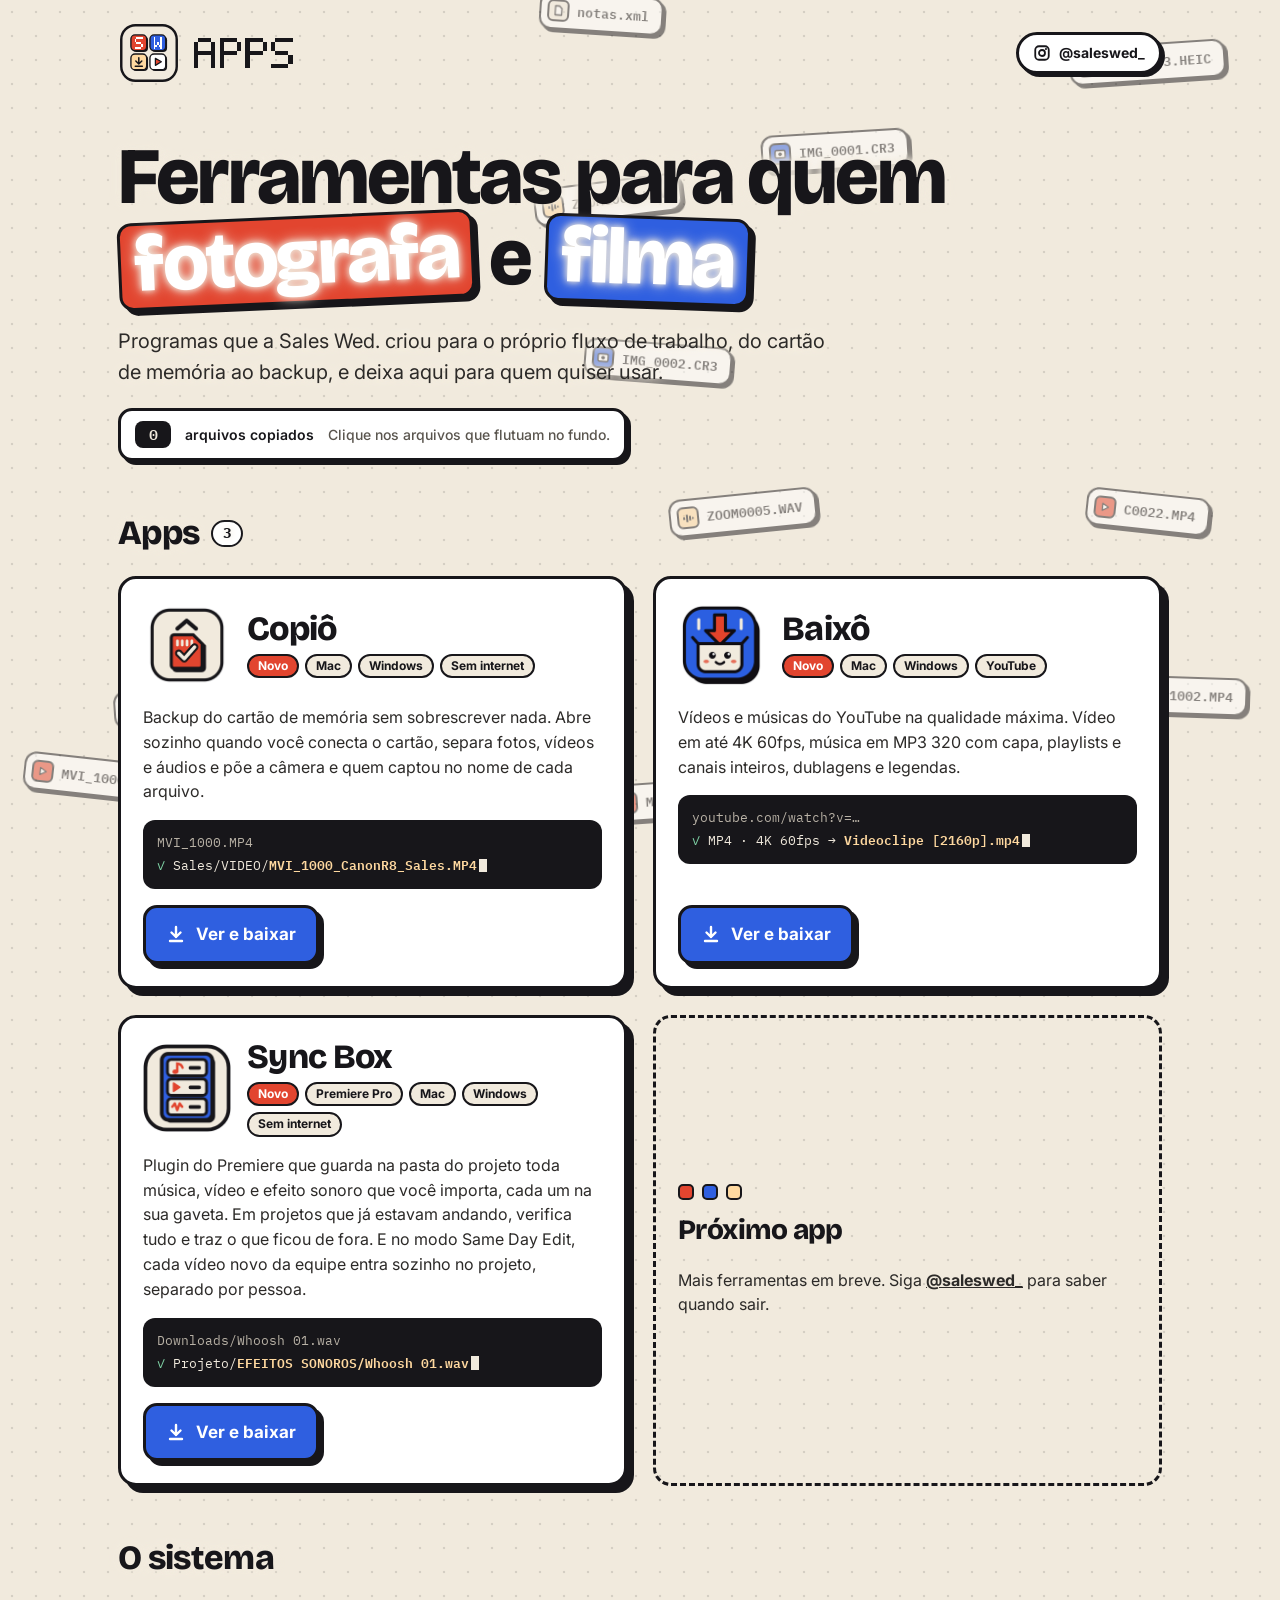
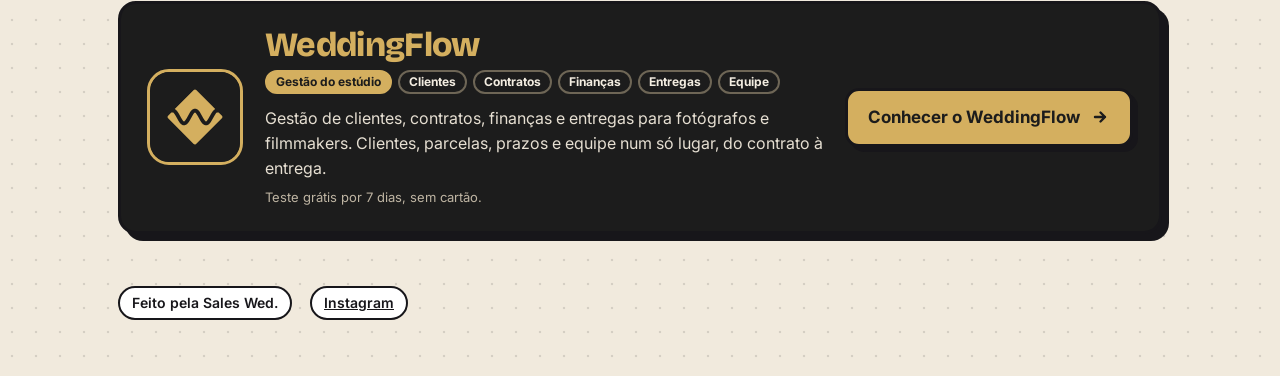
==== index.html @ 8533c487 "Sync Box: modo Same Day Edit na página, versão 1.0 Co-Authored-By: Claude Opus 5.5 <noreply@anthropi" ====
<!doctype html>
<html lang="pt-BR">
<head>
<meta charset="utf-8">
<meta name="viewport" content="width=device-width, initial-scale=1, viewport-fit=cover">
<title>Apps · Sales Wed.</title>
<meta name="description" content="Ferramentas para quem fotografa e filma, feitas pela Sales Wed.">
<meta property="og:type" content="website">
<meta property="og:site_name" content="Apps · Sales Wed.">
<meta property="og:locale" content="pt_BR">
<meta property="og:url" content="https://apps.weddingflow.com.br/">
<meta property="og:title" content="Apps · Sales Wed.">
<meta property="og:description" content="Ferramentas para quem fotografa e filma: Copiô (backup de cartão de memória), Baixô (vídeos e músicas do YouTube), Sync Box (plugin do Premiere que organiza a mídia do projeto) e o sistema WeddingFlow.">
<meta property="og:image" content="https://apps.weddingflow.com.br/img/compartilhar-hub.jpg">
<meta property="og:image:secure_url" content="https://apps.weddingflow.com.br/img/compartilhar-hub.jpg">
<meta property="og:image:type" content="image/jpeg">
<meta property="og:image:width" content="1200">
<meta property="og:image:height" content="630">
<meta property="og:image:alt" content="Apps da Sales Wed.: ferramentas para quem fotografa e filma">
<meta name="twitter:card" content="summary_large_image">
<meta name="twitter:image" content="https://apps.weddingflow.com.br/img/compartilhar-hub.jpg">
<link rel="icon" href="img/sales-wed-64.png">
<link rel="apple-touch-icon" href="img/sales-wed-180.png">
<link rel="stylesheet" href="https://fonts.googleapis.com/css2?family=Bricolage+Grotesque:opsz,wght@12..96,600;12..96,800&family=Inter:wght@400;500;600;700&family=IBM+Plex+Mono:wght@500;600&display=swap">
<style>
/* Layout: fundo vivo com arquivos de cartão flutuando (clique para "copiar"), cabeçalho com a marca em pixel,
   abertura com título em adesivos, e os apps como cartões grossos com sombra em degrau. */
:root{
  --cream:#F1EADD; --paper:#FBF7EF; --white:#FFFFFF; --ink:#17161A; --soft:#5A554E; --line:#D8CEBC;
  --red:#E2452F; --blue:#2F5FE0; --gold:#FFD9A0; --green:#1F8A5B;
  --display:"Bricolage Grotesque","Avenir Next","Segoe UI",system-ui,sans-serif;
  --body:"Inter",-apple-system,"Segoe UI",system-ui,sans-serif;
  --mono:"IBM Plex Mono",ui-monospace,Menlo,Consolas,monospace;
  --bw:3px; --r:18px;
  color-scheme:light;
}
*{box-sizing:border-box}
[hidden]{display:none!important}
img{max-width:100%}
html{-webkit-text-size-adjust:100%}
::selection{background:var(--blue);color:var(--white)}
body{margin:0;min-height:100vh;background-color:var(--cream);color:var(--ink);font-family:var(--body);font-size:16px;line-height:1.55;
  background-image:radial-gradient(rgba(23,22,26,.13) 1.3px, transparent 1.6px);background-size:24px 24px;
  animation:pan 40s linear infinite;-webkit-font-smoothing:antialiased;overflow-x:hidden}
@keyframes pan{to{background-position:24px 48px}}
a{color:inherit}
:focus-visible{outline:3px solid var(--blue);outline-offset:3px;border-radius:8px}

/* fundo: arquivos flutuando */
#bg{position:fixed;inset:0;z-index:0;overflow:hidden;pointer-events:none}
.chip{position:absolute;left:0;top:0;display:flex;align-items:center;gap:8px;padding:6px 12px 6px 6px;background:var(--white);
  border:2.5px solid var(--ink);border-radius:12px;box-shadow:3px 3px 0 var(--ink);font-family:var(--mono);font-size:13px;font-weight:600;
  white-space:nowrap;will-change:transform;transition:background .25s,color .25s,opacity .3s;opacity:.5}
.chip.near,.chip.done{opacity:1}
.chip i{width:22px;height:22px;border-radius:6px;border:2px solid var(--ink);flex-shrink:0;display:grid;place-items:center;font-style:normal}
.chip i svg{width:12px;height:12px}
.chip.FOTO i{background:var(--blue)}
.chip.VIDEO i{background:var(--red)}
.chip.AUDIO i{background:var(--gold)}
.chip.OUTROS i{background:var(--cream)}
.chip.done{background:var(--blue);color:var(--white)}
.chip.done i{background:var(--white)}
.chip.pop{animation:pop .45s cubic-bezier(.16,1,.3,1)}
@keyframes pop{0%{scale:1}35%{scale:1.22}100%{scale:1}}
.spark{position:absolute;left:0;top:0;width:10px;height:10px;border:2px solid var(--ink);border-radius:3px;pointer-events:none}

/* conteudo */
.wrap{position:relative;z-index:1;max-width:1080px;margin:0 auto;padding-block:22px 56px;
  padding-left:max(18px, env(safe-area-inset-left, 0px));padding-right:max(18px, env(safe-area-inset-right, 0px));pointer-events:none}
.wrap a,.wrap button,.card,.panel{pointer-events:auto}
.top{display:flex;align-items:center;gap:14px;flex-wrap:wrap}
.mark{width:62px;height:62px;display:block;flex-shrink:0;pointer-events:auto;transition:transform .35s cubic-bezier(.34,1.56,.64,1)}
.mark svg{width:100%;height:100%;display:block}
.mark:hover{transform:rotate(-8deg) scale(1.06)}
.word{height:30px;width:auto;display:block;color:var(--ink)}
.insta{margin-left:auto;display:inline-flex;align-items:center;gap:8px;background:var(--white);border:var(--bw) solid var(--ink);border-radius:99px;
  box-shadow:3px 3px 0 var(--ink);padding:7px 14px;font-weight:700;font-size:14px;text-decoration:none;transition:transform .12s,box-shadow .12s}
.insta:hover{transform:translate(-1px,-1px);box-shadow:4px 4px 0 var(--ink)}
.insta svg{width:18px;height:18px}

.hero{margin:54px 0 46px;max-width:860px}
.hero h1,.hero .lead,h2{text-shadow:0 0 6px var(--cream),0 0 14px var(--cream)}
h1{font-family:var(--display);font-weight:800;font-size:clamp(40px,7vw,80px);line-height:.98;letter-spacing:-.03em;margin:0 0 22px;text-wrap:balance}
.stk{display:inline-block;padding:0 .16em .04em;border:var(--bw) solid var(--ink);border-radius:.18em;box-shadow:5px 5px 0 var(--ink);
  transition:transform .3s cubic-bezier(.34,1.56,.64,1);pointer-events:auto}
.stk.r{background:var(--red);color:var(--white);transform:rotate(-2.5deg)}
.stk.b{background:var(--blue);color:var(--white);transform:rotate(2deg)}
.stk:hover{transform:rotate(0) scale(1.04)}
.lead{font-size:clamp(17px,2vw,20px);max-width:36em;margin:0 0 20px;color:#2C2A28}
.panel{display:inline-flex;flex-wrap:wrap;align-items:center;gap:10px 14px;background:var(--white);border:var(--bw) solid var(--ink);
  border-radius:14px;box-shadow:4px 4px 0 var(--ink);padding:10px 14px;font-size:14px;font-weight:600}
.panel .n{font-family:var(--mono);font-size:15px;background:var(--ink);color:var(--cream);border-radius:8px;padding:2px 9px;min-width:2.4em;text-align:center}
.panel .n.bump{animation:pop .4s cubic-bezier(.16,1,.3,1)}
.panel .hint{color:var(--soft);font-weight:500}

h2{font-family:var(--display);font-weight:800;font-size:clamp(26px,3.4vw,34px);letter-spacing:-.02em;margin:0 0 16px;display:flex;align-items:center;gap:12px}
h2 .count{font-family:var(--mono);font-size:14px;background:var(--white);border:2px solid var(--ink);border-radius:99px;padding:1px 10px}
.grid{display:grid;grid-template-columns:repeat(2,minmax(0,1fr));gap:26px;align-items:stretch}

.card{position:relative;background:var(--white);border:var(--bw) solid var(--ink);border-radius:var(--r);box-shadow:7px 7px 0 var(--ink);
  padding:22px;display:flex;flex-direction:column;gap:16px;min-width:0;transition:transform .18s cubic-bezier(.16,1,.3,1),box-shadow .18s}
.card.app:hover{transform:translate(-3px,-3px);box-shadow:10px 10px 0 var(--ink)}
.card .head{display:flex;align-items:center;gap:16px}
.card .icon{width:88px;height:88px;flex-shrink:0;transition:transform .45s cubic-bezier(.34,1.56,.64,1)}
.card.app:hover .icon{transform:rotate(-8deg) scale(1.06)}
.card h3{font-family:var(--display);font-weight:800;font-size:34px;line-height:1;letter-spacing:-.02em;margin:0 0 8px}
.tags{display:flex;flex-wrap:wrap;gap:6px}
.tag{font-size:12px;font-weight:700;border:2px solid var(--ink);border-radius:99px;padding:1px 9px;background:var(--cream)}
.tag.new{background:var(--red);color:var(--white)}
.card p{margin:0;color:#2C2A28}
.term{background:var(--ink);color:var(--cream);border-radius:12px;padding:12px 14px;font-family:var(--mono);font-size:13px;line-height:1.7;overflow-wrap:anywhere}
.term .a{color:#B9B2A6}
.term .b{color:var(--gold);font-weight:600}
.term .ok{color:#7FD3A6}
.caret{display:inline-block;width:8px;height:1.05em;background:var(--cream);vertical-align:-2px;margin-left:2px;animation:blink 1s steps(1) infinite}
@keyframes blink{50%{opacity:0}}
.btn{display:inline-flex;align-items:center;justify-content:center;gap:10px;background:var(--blue);color:var(--white);
  border:var(--bw) solid var(--ink);border-radius:14px;box-shadow:5px 5px 0 var(--ink);padding:13px 20px;font-weight:700;font-size:17px;
  text-decoration:none;transition:transform .1s,box-shadow .1s;align-self:flex-start;margin-top:auto}
.btn svg{width:20px;height:20px}
.btn:hover{transform:translate(-1px,-1px);box-shadow:6px 6px 0 var(--ink)}
.btn:active{transform:translate(4px,4px);box-shadow:1px 1px 0 var(--ink)}

.card.soon{background:transparent;border-style:dashed;box-shadow:none;justify-content:center;align-items:flex-start;min-height:260px}
.card.soon h3{font-size:28px}
.dots{display:flex;gap:8px}
.dots span{width:16px;height:16px;border:2.5px solid var(--ink);border-radius:5px;background:var(--white);animation:hop 1.4s ease-in-out infinite}
.dots span:nth-child(1){background:var(--red)}
.dots span:nth-child(2){background:var(--blue);animation-delay:.18s}
.dots span:nth-child(3){background:var(--gold);animation-delay:.36s}
@keyframes hop{0%,60%,100%{transform:translateY(0)}30%{transform:translateY(-10px)}}

/* sistema WeddingFlow */
.sys{margin-top:46px}
.card.wf{background:#1c1c1c;color:#F3EDE1;display:grid;grid-template-columns:auto minmax(0,1fr) auto;align-items:center;gap:22px;padding:24px 26px}
.card.wf:hover{transform:translate(-3px,-3px);box-shadow:10px 10px 0 var(--ink)}
.card.wf .icon{width:96px;height:96px;border-radius:22px;border:var(--bw) solid #d4af5f}
.card.wf:hover .icon{transform:rotate(-8deg) scale(1.06)}
.card.wf h3{color:#d4af5f}
.card.wf p{color:#E6DFD2}
.card.wf .tag{background:transparent;color:#F3EDE1;border-color:#6E6656}
.card.wf .tag.gold{background:#d4af5f;color:#1c1c1c;border-color:#d4af5f}
.card.wf .free{font-size:13px;color:#BFB5A3;margin-top:6px}
.btn.gold{background:#d4af5f;color:#1c1c1c;align-self:center;margin-top:0;white-space:nowrap}
footer{margin-top:52px;display:flex;flex-wrap:wrap;align-items:center;gap:10px 18px;font-size:14px;font-weight:600}
footer .pill{background:var(--white);border:2px solid var(--ink);border-radius:99px;padding:4px 12px;pointer-events:auto}

@media (max-width:760px){
  .grid{grid-template-columns:minmax(0,1fr)}
  .card.wf{grid-template-columns:minmax(0,1fr);justify-items:start}
  .card.wf .icon{width:76px;height:76px}
  .hero{margin:36px 0 34px}
  .card .icon{width:72px;height:72px}
  .card h3{font-size:30px}
}
@media (max-width:420px){
  .word{height:24px}
  .mark{width:52px;height:52px}
  .btn{align-self:stretch}
  .insta{padding:6px 11px}
}
@media (prefers-reduced-motion:reduce){
  body{animation:none}
  *,*::before,*::after{animation:none!important;transition:none!important}
}
</style>
</head>
<body>
<div id="bg" aria-hidden="true"></div>

<div class="wrap">
  <header class="top">
    <a class="mark" href="https://www.instagram.com/saleswed_/" target="_blank" rel="noopener" aria-label="Sales Wed. no Instagram"><svg viewBox="14 14 228 228" aria-hidden="true"><rect x="26" y="26" width="204" height="204" rx="52" fill="#F1EADD" stroke="#17161A" stroke-width="9"/><rect x="66.5" y="66.5" width="58" height="58" rx="15" fill="#17161A"/><rect x="61.5" y="61.5" width="58" height="58" rx="15" fill="#E2452F" stroke="#17161A" stroke-width="5"/><rect x="136.5" y="66.5" width="58" height="58" rx="15" fill="#17161A"/><rect x="131.5" y="61.5" width="58" height="58" rx="15" fill="#2F5FE0" stroke="#17161A" stroke-width="5"/><rect x="66.5" y="136.5" width="58" height="58" rx="15" fill="#17161A"/><rect x="61.5" y="131.5" width="58" height="58" rx="15" fill="#FFD9A0" stroke="#17161A" stroke-width="5"/><rect x="136.5" y="136.5" width="58" height="58" rx="15" fill="#17161A"/><rect x="131.5" y="131.5" width="58" height="58" rx="15" fill="#FFFFFF" stroke="#17161A" stroke-width="5"/><g shape-rendering="crispEdges"><rect x="81.5" y="69.5" width="6" height="6" fill="#FFFFFF"/><rect x="87.5" y="69.5" width="6" height="6" fill="#FFFFFF"/><rect x="93.5" y="69.5" width="6" height="6" fill="#FFFFFF"/><rect x="99.5" y="69.5" width="6" height="6" fill="#FFFFFF"/><rect x="75.5" y="75.5" width="6" height="6" fill="#FFFFFF"/><rect x="75.5" y="81.5" width="6" height="6" fill="#FFFFFF"/><rect x="81.5" y="87.5" width="6" height="6" fill="#FFFFFF"/><rect x="87.5" y="87.5" width="6" height="6" fill="#FFFFFF"/><rect x="93.5" y="87.5" width="6" height="6" fill="#FFFFFF"/><rect x="99.5" y="93.5" width="6" height="6" fill="#FFFFFF"/><rect x="99.5" y="99.5" width="6" height="6" fill="#FFFFFF"/><rect x="75.5" y="105.5" width="6" height="6" fill="#FFFFFF"/><rect x="81.5" y="105.5" width="6" height="6" fill="#FFFFFF"/><rect x="87.5" y="105.5" width="6" height="6" fill="#FFFFFF"/><rect x="93.5" y="105.5" width="6" height="6" fill="#FFFFFF"/><rect x="145.5" y="69.5" width="6" height="6" fill="#FFFFFF"/><rect x="169.5" y="69.5" width="6" height="6" fill="#FFFFFF"/><rect x="145.5" y="75.5" width="6" height="6" fill="#FFFFFF"/><rect x="169.5" y="75.5" width="6" height="6" fill="#FFFFFF"/><rect x="145.5" y="81.5" width="6" height="6" fill="#FFFFFF"/><rect x="169.5" y="81.5" width="6" height="6" fill="#FFFFFF"/><rect x="145.5" y="87.5" width="6" height="6" fill="#FFFFFF"/><rect x="157.5" y="87.5" width="6" height="6" fill="#FFFFFF"/><rect x="169.5" y="87.5" width="6" height="6" fill="#FFFFFF"/><rect x="145.5" y="93.5" width="6" height="6" fill="#FFFFFF"/><rect x="157.5" y="93.5" width="6" height="6" fill="#FFFFFF"/><rect x="169.5" y="93.5" width="6" height="6" fill="#FFFFFF"/><rect x="145.5" y="99.5" width="6" height="6" fill="#FFFFFF"/><rect x="151.5" y="99.5" width="6" height="6" fill="#FFFFFF"/><rect x="163.5" y="99.5" width="6" height="6" fill="#FFFFFF"/><rect x="169.5" y="99.5" width="6" height="6" fill="#FFFFFF"/><rect x="145.5" y="105.5" width="6" height="6" fill="#FFFFFF"/><rect x="169.5" y="105.5" width="6" height="6" fill="#FFFFFF"/></g><path d="M90.5,145.5 V168.5 M79.5,157.5 L90.5,168.5 L101.5,157.5 M77.5,176.5 H103.5" fill="none" stroke="#17161A" stroke-width="5.5" stroke-linecap="round" stroke-linejoin="round"/><path d="M151.5,147.5 V173.5 L173.5,160.5 Z" fill="#E2452F" stroke="#17161A" stroke-width="4.5" stroke-linejoin="round"/></svg></a>
    <svg class="word" viewBox="0 0 23 7" role="img" aria-label="Apps" shape-rendering="crispEdges" fill="currentColor"><rect x="1" y="0" width="1" height="1"/><rect x="2" y="0" width="1" height="1"/><rect x="3" y="0" width="1" height="1"/><rect x="0" y="1" width="1" height="1"/><rect x="4" y="1" width="1" height="1"/><rect x="0" y="2" width="1" height="1"/><rect x="4" y="2" width="1" height="1"/><rect x="0" y="3" width="1" height="1"/><rect x="1" y="3" width="1" height="1"/><rect x="2" y="3" width="1" height="1"/><rect x="3" y="3" width="1" height="1"/><rect x="4" y="3" width="1" height="1"/><rect x="0" y="4" width="1" height="1"/><rect x="4" y="4" width="1" height="1"/><rect x="0" y="5" width="1" height="1"/><rect x="4" y="5" width="1" height="1"/><rect x="0" y="6" width="1" height="1"/><rect x="4" y="6" width="1" height="1"/><rect x="6" y="0" width="1" height="1"/><rect x="7" y="0" width="1" height="1"/><rect x="8" y="0" width="1" height="1"/><rect x="9" y="0" width="1" height="1"/><rect x="6" y="1" width="1" height="1"/><rect x="10" y="1" width="1" height="1"/><rect x="6" y="2" width="1" height="1"/><rect x="10" y="2" width="1" height="1"/><rect x="6" y="3" width="1" height="1"/><rect x="7" y="3" width="1" height="1"/><rect x="8" y="3" width="1" height="1"/><rect x="9" y="3" width="1" height="1"/><rect x="6" y="4" width="1" height="1"/><rect x="6" y="5" width="1" height="1"/><rect x="6" y="6" width="1" height="1"/><rect x="12" y="0" width="1" height="1"/><rect x="13" y="0" width="1" height="1"/><rect x="14" y="0" width="1" height="1"/><rect x="15" y="0" width="1" height="1"/><rect x="12" y="1" width="1" height="1"/><rect x="16" y="1" width="1" height="1"/><rect x="12" y="2" width="1" height="1"/><rect x="16" y="2" width="1" height="1"/><rect x="12" y="3" width="1" height="1"/><rect x="13" y="3" width="1" height="1"/><rect x="14" y="3" width="1" height="1"/><rect x="15" y="3" width="1" height="1"/><rect x="12" y="4" width="1" height="1"/><rect x="12" y="5" width="1" height="1"/><rect x="12" y="6" width="1" height="1"/><rect x="19" y="0" width="1" height="1"/><rect x="20" y="0" width="1" height="1"/><rect x="21" y="0" width="1" height="1"/><rect x="22" y="0" width="1" height="1"/><rect x="18" y="1" width="1" height="1"/><rect x="18" y="2" width="1" height="1"/><rect x="19" y="3" width="1" height="1"/><rect x="20" y="3" width="1" height="1"/><rect x="21" y="3" width="1" height="1"/><rect x="22" y="4" width="1" height="1"/><rect x="22" y="5" width="1" height="1"/><rect x="18" y="6" width="1" height="1"/><rect x="19" y="6" width="1" height="1"/><rect x="20" y="6" width="1" height="1"/><rect x="21" y="6" width="1" height="1"/></svg>
    <a class="insta" href="https://www.instagram.com/saleswed_/" target="_blank" rel="noopener">
      <svg viewBox="0 0 24 24" aria-hidden="true"><rect x="3" y="3" width="18" height="18" rx="5" fill="none" stroke="currentColor" stroke-width="2.4"/><circle cx="12" cy="12" r="4" fill="none" stroke="currentColor" stroke-width="2.4"/><circle cx="17.3" cy="6.7" r="1.4" fill="currentColor"/></svg>
      @saleswed_
    </a>
  </header>

  <section class="hero" aria-labelledby="t">
    <h1 id="t">Ferramentas para quem <span class="stk r">fotografa</span> e <span class="stk b">filma</span></h1>
    <p class="lead">Programas que a Sales Wed. criou para o próprio fluxo de trabalho, do cartão de memória ao backup, e deixa aqui para quem quiser usar.</p>
    <div class="panel" role="status" aria-live="polite">
      <span class="n" id="count">0</span>
      <span id="countTxt">arquivos copiados</span>
      <span class="hint" id="hint">Clique nos arquivos que flutuam no fundo.</span>
    </div>
  </section>

  <section aria-labelledby="t-apps">
    <h2 id="t-apps">Apps <span class="count">3</span></h2>
    <div class="grid">
      <article class="card app">
        <div class="head">
          <img class="icon" src="img/copio-180.png" alt="">
          <div>
            <h3>Copiô</h3>
            <div class="tags"><span class="tag new">Novo</span><span class="tag">Mac</span><span class="tag">Windows</span><span class="tag">Sem internet</span></div>
          </div>
        </div>
        <p>Backup do cartão de memória sem sobrescrever nada. Abre sozinho quando você conecta o cartão, separa fotos, vídeos e áudios e põe a câmera e quem captou no nome de cada arquivo.</p>
        <div class="term" aria-label="Exemplo de arquivo renomeado pelo Copiô">
          <span class="a">MVI_1000.MP4</span><br>
          <span class="ok">✓</span> Sales/VIDEO/<span class="b">MVI_1000_CanonR8_Sales.MP4</span><span class="caret"></span>
        </div>
        <a class="btn" href="copio/">
          <svg viewBox="0 0 20 20" aria-hidden="true"><path d="M10 3v10m0 0l-4.5-4.5M10 13l4.5-4.5M4 17h12" fill="none" stroke="currentColor" stroke-width="2.4" stroke-linecap="round" stroke-linejoin="round"/></svg>
          Ver e baixar
        </a>
      </article>

      <article class="card app">
        <div class="head">
          <img class="icon" src="img/baixo-180.png" alt="">
          <div>
            <h3>Baixô</h3>
            <div class="tags"><span class="tag new">Novo</span><span class="tag">Mac</span><span class="tag">Windows</span><span class="tag">YouTube</span></div>
          </div>
        </div>
        <p>Vídeos e músicas do YouTube na qualidade máxima. Vídeo em até 4K 60fps, música em MP3 320 com capa, playlists e canais inteiros, dublagens e legendas.</p>
        <div class="term" aria-label="Exemplo de download feito pelo Baixô">
          <span class="a">youtube.com/watch?v=…</span><br>
          <span class="ok">✓</span> MP4 · 4K 60fps → <span class="b">Videoclipe [2160p].mp4</span><span class="caret"></span>
        </div>
        <a class="btn" href="baixo/">
          <svg viewBox="0 0 20 20" aria-hidden="true"><path d="M10 3v10m0 0l-4.5-4.5M10 13l4.5-4.5M4 17h12" fill="none" stroke="currentColor" stroke-width="2.4" stroke-linecap="round" stroke-linejoin="round"/></svg>
          Ver e baixar
        </a>
      </article>

      <article class="card app">
        <div class="head">
          <img class="icon" src="img/syncbox-180.png" alt="">
          <div>
            <h3>Sync Box</h3>
            <div class="tags"><span class="tag new">Novo</span><span class="tag">Premiere Pro</span><span class="tag">Mac</span><span class="tag">Windows</span><span class="tag">Sem internet</span></div>
          </div>
        </div>
        <p>Plugin do Premiere que guarda na pasta do projeto toda música, vídeo e efeito sonoro que você importa, cada um na sua gaveta. Em projetos que já estavam andando, verifica tudo e traz o que ficou de fora. E no modo Same Day Edit, cada vídeo novo da equipe entra sozinho no projeto, separado por pessoa.</p>
        <div class="term" aria-label="Exemplo de arquivo guardado pelo Sync Box">
          <span class="a">Downloads/Whoosh 01.wav</span><br>
          <span class="ok">✓</span> Projeto/<span class="b">EFEITOS SONOROS/Whoosh 01.wav</span><span class="caret"></span>
        </div>
        <a class="btn" href="syncbox/">
          <svg viewBox="0 0 20 20" aria-hidden="true"><path d="M10 3v10m0 0l-4.5-4.5M10 13l4.5-4.5M4 17h12" fill="none" stroke="currentColor" stroke-width="2.4" stroke-linecap="round" stroke-linejoin="round"/></svg>
          Ver e baixar
        </a>
      </article>

      <article class="card soon" aria-label="Próximos apps">
        <div class="dots" aria-hidden="true"><span></span><span></span><span></span></div>
        <h3>Próximo app</h3>
        <p>Mais ferramentas em breve. Siga <a href="https://www.instagram.com/saleswed_/" target="_blank" rel="noopener"><b>@saleswed_</b></a> para saber quando sair.</p>
      </article>
    </div>
  </section>

  <section class="sys" aria-labelledby="t-sys">
    <h2 id="t-sys">O sistema</h2>
    <article class="card app wf">
      <img class="icon" src="img/weddingflow.svg" alt="">
      <div>
        <h3>WeddingFlow</h3>
        <div class="tags" style="margin-bottom:12px"><span class="tag gold">Gestão do estúdio</span><span class="tag">Clientes</span><span class="tag">Contratos</span><span class="tag">Finanças</span><span class="tag">Entregas</span><span class="tag">Equipe</span></div>
        <p>Gestão de clientes, contratos, finanças e entregas para fotógrafos e filmmakers. Clientes, parcelas, prazos e equipe num só lugar, do contrato à entrega.</p>
        <p class="free">Teste grátis por 7 dias, sem cartão.</p>
      </div>
      <a class="btn gold" href="https://weddingflow.com.br/" target="_blank" rel="noopener">
        Conhecer o WeddingFlow
        <svg viewBox="0 0 20 20" aria-hidden="true"><path d="M5 10h10m0 0l-4.5-4.5M15 10l-4.5 4.5" fill="none" stroke="currentColor" stroke-width="2.4" stroke-linecap="round" stroke-linejoin="round"/></svg>
      </a>
    </article>
  </section>

  <footer>
    <span class="pill">Feito pela Sales Wed.</span>
    <a class="pill" href="https://www.instagram.com/saleswed_/" target="_blank" rel="noopener">Instagram</a>
  </footer>
</div>

<script>
(function () {
  var bg = document.getElementById('bg');
  var reduce = window.matchMedia && window.matchMedia('(prefers-reduced-motion: reduce)').matches;
  var FILES = [
    ['MVI_1000.MP4','VIDEO'],['IMG_0001.CR3','FOTO'],['ZOOM0004.WAV','AUDIO'],['DSC_0412.ARW','FOTO'],
    ['C0021.MP4','VIDEO'],['IMG_0002.CR3','FOTO'],['ZOOM0005.WAV','AUDIO'],['MVI_1001.MP4','VIDEO'],
    ['DSC_0413.ARW','FOTO'],['C0022.MP4','VIDEO'],['IMG_0003.HEIC','FOTO'],['notas.xml','OUTROS'],
    ['MVI_1002.MP4','VIDEO'],['IMG_0004.CR3','FOTO'],['ZOOM0006.WAV','AUDIO'],['DSC_0414.ARW','FOTO']
  ];
  var CAM = { FOTO:'CanonR8', VIDEO:'SonyFX30', AUDIO:'ZoomH6', OUTROS:'CanonR8' };
  var ICON = {
    FOTO:'<svg viewBox="0 0 12 12"><rect x="1" y="2.5" width="10" height="7.5" rx="1.5" fill="#fff" stroke="#17161A" stroke-width="1.4"/><circle cx="6" cy="6.2" r="1.8" fill="#17161A"/></svg>',
    VIDEO:'<svg viewBox="0 0 12 12"><path d="M3.5 2.5v7l6-3.5z" fill="#fff" stroke="#17161A" stroke-width="1.3" stroke-linejoin="round"/></svg>',
    AUDIO:'<svg viewBox="0 0 12 12"><g fill="#17161A"><rect x="1" y="5" width="2" height="3" rx="1"/><rect x="4" y="2.5" width="2" height="8" rx="1"/><rect x="7" y="4" width="2" height="5" rx="1"/><rect x="10" y="5.5" width="1.6" height="2.4" rx=".8"/></g></svg>',
    OUTROS:'<svg viewBox="0 0 12 12"><path d="M3 1.5h4l2.5 2.5v6.5H3z" fill="#fff" stroke="#17161A" stroke-width="1.3" stroke-linejoin="round"/></svg>',
    DONE:'<svg viewBox="0 0 12 12"><path d="M2.5 6.4l2.3 2.3L9.6 3.6" fill="none" stroke="#2F5FE0" stroke-width="2" stroke-linecap="round" stroke-linejoin="round"/></svg>'
  };
  var W = innerWidth, H = innerHeight, chips = [], copied = 0;
  var ptr = { x: -9999, y: -9999 };

  function renamed(name, type) {
    var i = name.lastIndexOf('.');
    return name.slice(0, i) + '_' + CAM[type] + '_Sales' + name.slice(i);
  }
  function setChip(c, done) {
    c.done = done;
    c.el.className = 'chip ' + c.type + (done ? ' done' : '') + (c.near ? ' near' : '');
    c.el.innerHTML = '<i>' + (done ? ICON.DONE : ICON[c.type]) + '</i><span>' + (done ? renamed(c.name, c.type) : c.name) + '</span>';
    c.w = c.el.offsetWidth; c.h = c.el.offsetHeight;
  }
  function make() {
    bg.innerHTML = ''; chips = [];
    var n = Math.max(8, Math.min(16, Math.round(W * H / 85000)));
    for (var k = 0; k < n; k++) {
      var f = FILES[k % FILES.length], el = document.createElement('div');
      bg.appendChild(el);
      var c = { el: el, name: f[0], type: f[1], x: Math.random() * W, y: Math.random() * H,
        vx: (Math.random() - .5) * .25, vy: -(.18 + Math.random() * .32), r: (Math.random() - .5) * 14, vr: (Math.random() - .5) * .05,
        px: 0, py: 0 };
      setChip(c, false);
      chips.push(c);
      place(c);
    }
  }
  function place(c) {
    c.el.style.transform = 'translate3d(' + (c.x - c.w / 2 + c.px).toFixed(1) + 'px,' + (c.y - c.h / 2 + c.py).toFixed(1) + 'px,0) rotate(' + c.r.toFixed(2) + 'deg)';
  }
  var last = 0;
  function tick(t) {
    var dt = last ? Math.min(3, (t - last) / 16.7) : 1; last = t;
    for (var i = 0; i < chips.length; i++) {
      var c = chips[i];
      c.x += c.vx * dt; c.y += c.vy * dt; c.r += c.vr * dt;
      // o cursor empurra os arquivos com suavidade
      var dx = c.x - ptr.x, dy = c.y - ptr.y, d = Math.sqrt(dx * dx + dy * dy), tx = 0, ty = 0;
      if (d < 140 && d > 0.1) { var f = (140 - d) / 140 * 34; tx = dx / d * f; ty = dy / d * f; }
      c.px += (tx - c.px) * .12 * dt; c.py += (ty - c.py) * .12 * dt;
      var near = d < 170; if (near !== c.near) { c.near = near; c.el.classList.toggle('near', near); }
      if (c.y < -60) { c.y = H + 50; c.x = Math.random() * W; if (c.done) setChip(c, false); }
      if (c.x < -150) c.x = W + 140; else if (c.x > W + 150) c.x = -140;
      place(c);
    }
    requestAnimationFrame(tick);
  }
  function burst(x, y) {
    if (reduce) return;
    var colors = ['#E2452F', '#2F5FE0', '#FFD9A0', '#FFFFFF'];
    for (var k = 0; k < 9; k++) {
      var s = document.createElement('div'); s.className = 'spark';
      s.style.background = colors[k % 4];
      bg.appendChild(s);
      var a = Math.PI * 2 * k / 9 + Math.random() * .4, dist = 40 + Math.random() * 30;
      s.animate([
        { transform: 'translate(' + x + 'px,' + y + 'px) rotate(0deg)', opacity: 1 },
        { transform: 'translate(' + (x + Math.cos(a) * dist) + 'px,' + (y + Math.sin(a) * dist) + 'px) rotate(' + (Math.random() * 180) + 'deg)', opacity: 0 }
      ], { duration: 650, easing: 'cubic-bezier(.16,1,.3,1)' }).onfinish = (function (el) { return function () { el.remove(); }; })(s);
    }
  }
  function copy(c) {
    if (c.done) return;
    setChip(c, true);
    c.el.classList.remove('pop'); void c.el.offsetWidth; c.el.classList.add('pop');
    burst(c.x + c.px, c.y + c.py);
    copied++;
    var n = document.getElementById('count');
    n.textContent = copied; n.classList.remove('bump'); void n.offsetWidth; n.classList.add('bump');
    document.getElementById('countTxt').textContent = copied === 1 ? 'arquivo copiado' : 'arquivos copiados';
    var hint = document.getElementById('hint');
    hint.textContent = copied >= 10 ? 'Cartão inteiro no backup. Pode formatar com calma.' :
      copied >= 3 ? 'Sem sobrescrever nenhum.' : 'Clique nos arquivos que flutuam no fundo.';
  }
  document.addEventListener('pointermove', function (e) { ptr.x = e.clientX; ptr.y = e.clientY; }, { passive: true });
  document.addEventListener('pointerleave', function () { ptr.x = ptr.y = -9999; });
  document.addEventListener('click', function (e) {
    var t = e.target;
    if (t && t.closest && t.closest('a,button,.card,.panel,.stk,.mark')) return;
    var best = null, bd = 1e9;
    for (var i = 0; i < chips.length; i++) {
      var c = chips[i], cx = c.x + c.px, cy = c.y + c.py;
      var inside = Math.abs(e.clientX - cx) < c.w / 2 + 14 && Math.abs(e.clientY - cy) < c.h / 2 + 14;
      var d = Math.hypot(e.clientX - cx, e.clientY - cy);
      if (inside && d < bd) { bd = d; best = c; }
    }
    if (best) copy(best);
  });
  var rt;
  addEventListener('resize', function () { clearTimeout(rt); rt = setTimeout(function () { W = innerWidth; H = innerHeight; make(); }, 200); });
  make();
  if (!reduce) requestAnimationFrame(tick);
})();
</script>
</body>
</html>
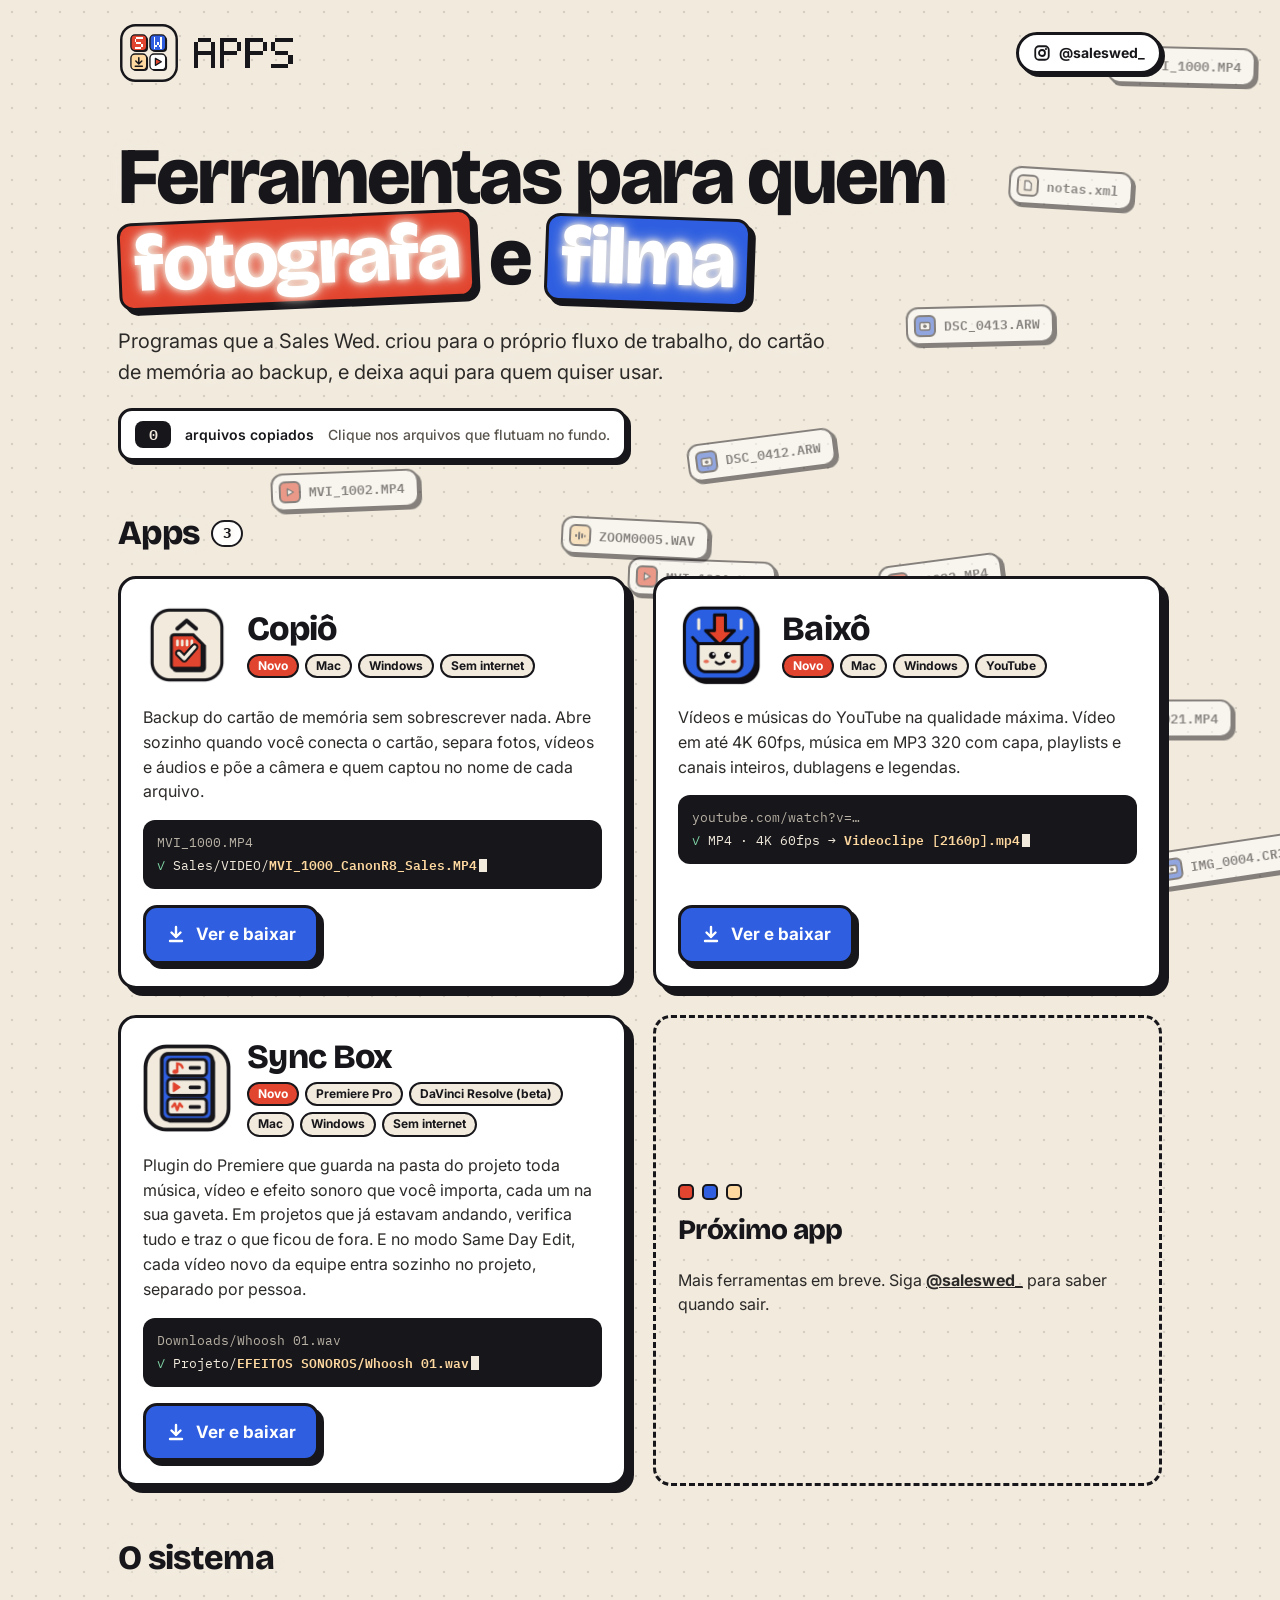
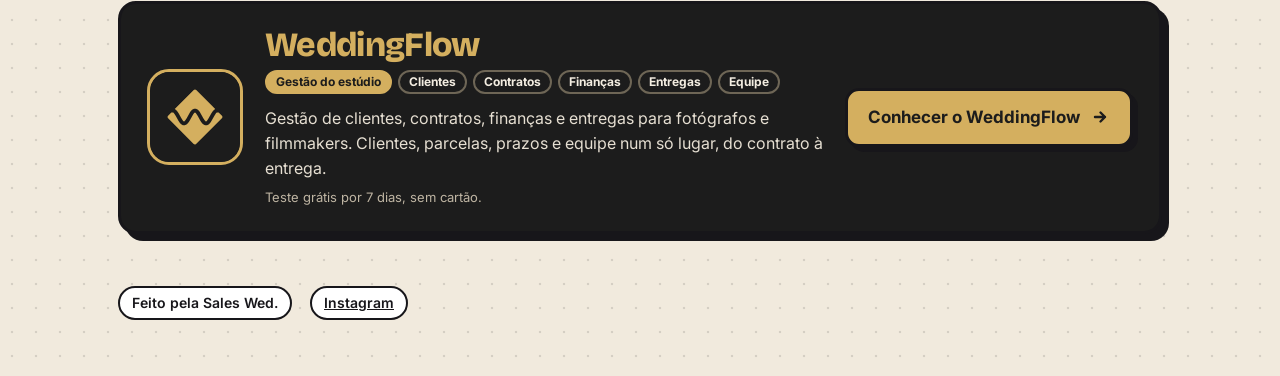
==== commit acdbb80c: "Sync Box: versão beta para DaVinci Resolve na página Co-Authored-By: Claude Opus 5.5 <noreply@anthro" ====
--- a/index.html
+++ b/index.html
@@ -234,7 +234,7 @@
           <img class="icon" src="img/syncbox-180.png" alt="">
           <div>
             <h3>Sync Box</h3>
-            <div class="tags"><span class="tag new">Novo</span><span class="tag">Premiere Pro</span><span class="tag">Mac</span><span class="tag">Windows</span><span class="tag">Sem internet</span></div>
+            <div class="tags"><span class="tag new">Novo</span><span class="tag">Premiere Pro</span><span class="tag">DaVinci Resolve (beta)</span><span class="tag">Mac</span><span class="tag">Windows</span><span class="tag">Sem internet</span></div>
           </div>
         </div>
         <p>Plugin do Premiere que guarda na pasta do projeto toda música, vídeo e efeito sonoro que você importa, cada um na sua gaveta. Em projetos que já estavam andando, verifica tudo e traz o que ficou de fora. E no modo Same Day Edit, cada vídeo novo da equipe entra sozinho no projeto, separado por pessoa.</p>
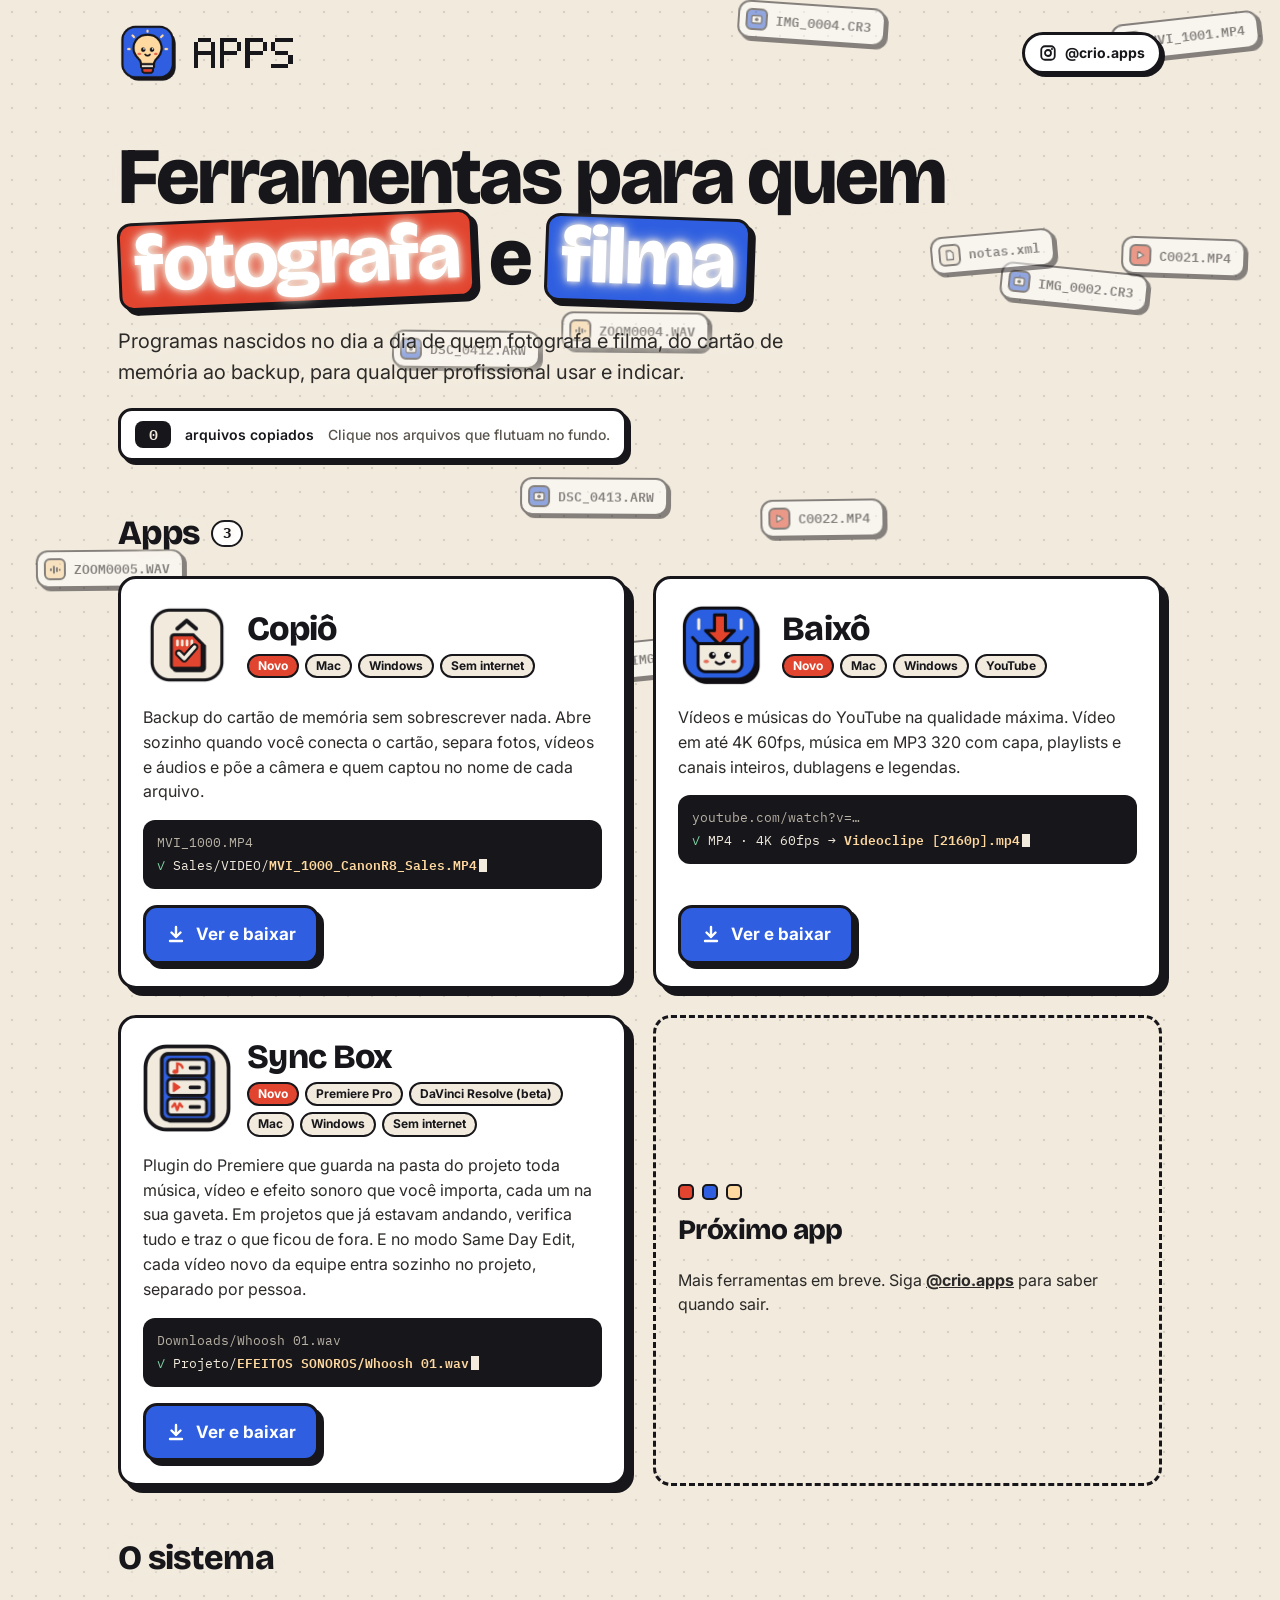
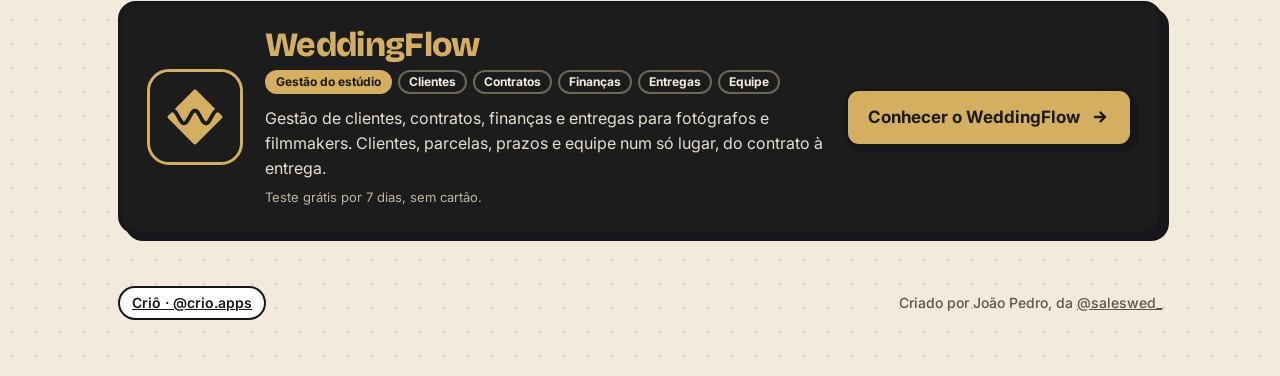
==== commit 96fe8750: "Instagram @crio.apps como principal; Sales Wed. como crédito Co-Authored-By: Claude Opus 5.5 <norepl" ====
--- a/index.html
+++ b/index.html
@@ -3,24 +3,24 @@
 <head>
 <meta charset="utf-8">
 <meta name="viewport" content="width=device-width, initial-scale=1, viewport-fit=cover">
-<title>Apps · Sales Wed.</title>
-<meta name="description" content="Ferramentas para quem fotografa e filma, feitas pela Sales Wed.">
+<title>Criô · Apps para quem fotografa e filma</title>
+<meta name="description" content="Ferramentas para quem fotografa e filma: Copiô, Baixô, Sync Box e mais. Siga @crio.apps.">
 <meta property="og:type" content="website">
-<meta property="og:site_name" content="Apps · Sales Wed.">
+<meta property="og:site_name" content="Criô · Apps">
 <meta property="og:locale" content="pt_BR">
 <meta property="og:url" content="https://apps.weddingflow.com.br/">
-<meta property="og:title" content="Apps · Sales Wed.">
+<meta property="og:title" content="Criô · Apps para quem fotografa e filma">
 <meta property="og:description" content="Ferramentas para quem fotografa e filma: Copiô (backup de cartão de memória), Baixô (vídeos e músicas do YouTube), Sync Box (plugin do Premiere que organiza a mídia do projeto) e o sistema WeddingFlow.">
 <meta property="og:image" content="https://apps.weddingflow.com.br/img/compartilhar-hub.jpg">
 <meta property="og:image:secure_url" content="https://apps.weddingflow.com.br/img/compartilhar-hub.jpg">
 <meta property="og:image:type" content="image/jpeg">
 <meta property="og:image:width" content="1200">
 <meta property="og:image:height" content="630">
-<meta property="og:image:alt" content="Apps da Sales Wed.: ferramentas para quem fotografa e filma">
+<meta property="og:image:alt" content="Criô: ferramentas para quem fotografa e filma">
 <meta name="twitter:card" content="summary_large_image">
 <meta name="twitter:image" content="https://apps.weddingflow.com.br/img/compartilhar-hub.jpg">
-<link rel="icon" href="img/sales-wed-64.png">
-<link rel="apple-touch-icon" href="img/sales-wed-180.png">
+<link rel="icon" href="img/crio-64.png">
+<link rel="apple-touch-icon" href="img/crio-180.png">
 <link rel="stylesheet" href="https://fonts.googleapis.com/css2?family=Bricolage+Grotesque:opsz,wght@12..96,600;12..96,800&family=Inter:wght@400;500;600;700&family=IBM+Plex+Mono:wght@500;600&display=swap">
 <style>
 /* Layout: fundo vivo com arquivos de cartão flutuando (clique para "copiar"), cabeçalho com a marca em pixel,
@@ -70,7 +70,7 @@
 .wrap a,.wrap button,.card,.panel{pointer-events:auto}
 .top{display:flex;align-items:center;gap:14px;flex-wrap:wrap}
 .mark{width:62px;height:62px;display:block;flex-shrink:0;pointer-events:auto;transition:transform .35s cubic-bezier(.34,1.56,.64,1)}
-.mark svg{width:100%;height:100%;display:block}
+.mark svg,.mark img{width:100%;height:100%;display:block}
 .mark:hover{transform:rotate(-8deg) scale(1.06)}
 .word{height:30px;width:auto;display:block;color:var(--ink)}
 .insta{margin-left:auto;display:inline-flex;align-items:center;gap:8px;background:var(--white);border:var(--bw) solid var(--ink);border-radius:99px;
@@ -143,6 +143,8 @@
 .card.wf .free{font-size:13px;color:#BFB5A3;margin-top:6px}
 .btn.gold{background:#d4af5f;color:#1c1c1c;align-self:center;margin-top:0;white-space:nowrap}
 footer{margin-top:52px;display:flex;flex-wrap:wrap;align-items:center;gap:10px 18px;font-size:14px;font-weight:600}
+footer .credit{margin-left:auto;font-weight:500;color:var(--soft);pointer-events:auto}
+footer .credit a{color:var(--soft)}
 footer .pill{background:var(--white);border:2px solid var(--ink);border-radius:99px;padding:4px 12px;pointer-events:auto}
 
 @media (max-width:760px){
@@ -170,17 +172,17 @@
 
 <div class="wrap">
   <header class="top">
-    <a class="mark" href="https://www.instagram.com/saleswed_/" target="_blank" rel="noopener" aria-label="Sales Wed. no Instagram"><svg viewBox="14 14 228 228" aria-hidden="true"><rect x="26" y="26" width="204" height="204" rx="52" fill="#F1EADD" stroke="#17161A" stroke-width="9"/><rect x="66.5" y="66.5" width="58" height="58" rx="15" fill="#17161A"/><rect x="61.5" y="61.5" width="58" height="58" rx="15" fill="#E2452F" stroke="#17161A" stroke-width="5"/><rect x="136.5" y="66.5" width="58" height="58" rx="15" fill="#17161A"/><rect x="131.5" y="61.5" width="58" height="58" rx="15" fill="#2F5FE0" stroke="#17161A" stroke-width="5"/><rect x="66.5" y="136.5" width="58" height="58" rx="15" fill="#17161A"/><rect x="61.5" y="131.5" width="58" height="58" rx="15" fill="#FFD9A0" stroke="#17161A" stroke-width="5"/><rect x="136.5" y="136.5" width="58" height="58" rx="15" fill="#17161A"/><rect x="131.5" y="131.5" width="58" height="58" rx="15" fill="#FFFFFF" stroke="#17161A" stroke-width="5"/><g shape-rendering="crispEdges"><rect x="81.5" y="69.5" width="6" height="6" fill="#FFFFFF"/><rect x="87.5" y="69.5" width="6" height="6" fill="#FFFFFF"/><rect x="93.5" y="69.5" width="6" height="6" fill="#FFFFFF"/><rect x="99.5" y="69.5" width="6" height="6" fill="#FFFFFF"/><rect x="75.5" y="75.5" width="6" height="6" fill="#FFFFFF"/><rect x="75.5" y="81.5" width="6" height="6" fill="#FFFFFF"/><rect x="81.5" y="87.5" width="6" height="6" fill="#FFFFFF"/><rect x="87.5" y="87.5" width="6" height="6" fill="#FFFFFF"/><rect x="93.5" y="87.5" width="6" height="6" fill="#FFFFFF"/><rect x="99.5" y="93.5" width="6" height="6" fill="#FFFFFF"/><rect x="99.5" y="99.5" width="6" height="6" fill="#FFFFFF"/><rect x="75.5" y="105.5" width="6" height="6" fill="#FFFFFF"/><rect x="81.5" y="105.5" width="6" height="6" fill="#FFFFFF"/><rect x="87.5" y="105.5" width="6" height="6" fill="#FFFFFF"/><rect x="93.5" y="105.5" width="6" height="6" fill="#FFFFFF"/><rect x="145.5" y="69.5" width="6" height="6" fill="#FFFFFF"/><rect x="169.5" y="69.5" width="6" height="6" fill="#FFFFFF"/><rect x="145.5" y="75.5" width="6" height="6" fill="#FFFFFF"/><rect x="169.5" y="75.5" width="6" height="6" fill="#FFFFFF"/><rect x="145.5" y="81.5" width="6" height="6" fill="#FFFFFF"/><rect x="169.5" y="81.5" width="6" height="6" fill="#FFFFFF"/><rect x="145.5" y="87.5" width="6" height="6" fill="#FFFFFF"/><rect x="157.5" y="87.5" width="6" height="6" fill="#FFFFFF"/><rect x="169.5" y="87.5" width="6" height="6" fill="#FFFFFF"/><rect x="145.5" y="93.5" width="6" height="6" fill="#FFFFFF"/><rect x="157.5" y="93.5" width="6" height="6" fill="#FFFFFF"/><rect x="169.5" y="93.5" width="6" height="6" fill="#FFFFFF"/><rect x="145.5" y="99.5" width="6" height="6" fill="#FFFFFF"/><rect x="151.5" y="99.5" width="6" height="6" fill="#FFFFFF"/><rect x="163.5" y="99.5" width="6" height="6" fill="#FFFFFF"/><rect x="169.5" y="99.5" width="6" height="6" fill="#FFFFFF"/><rect x="145.5" y="105.5" width="6" height="6" fill="#FFFFFF"/><rect x="169.5" y="105.5" width="6" height="6" fill="#FFFFFF"/></g><path d="M90.5,145.5 V168.5 M79.5,157.5 L90.5,168.5 L101.5,157.5 M77.5,176.5 H103.5" fill="none" stroke="#17161A" stroke-width="5.5" stroke-linecap="round" stroke-linejoin="round"/><path d="M151.5,147.5 V173.5 L173.5,160.5 Z" fill="#E2452F" stroke="#17161A" stroke-width="4.5" stroke-linejoin="round"/></svg></a>
+    <a class="mark" href="https://www.instagram.com/crio.apps/" target="_blank" rel="noopener" aria-label="Criô no Instagram"><img src="img/crio-180.png" alt="" width="62" height="62"></a>
     <svg class="word" viewBox="0 0 23 7" role="img" aria-label="Apps" shape-rendering="crispEdges" fill="currentColor"><rect x="1" y="0" width="1" height="1"/><rect x="2" y="0" width="1" height="1"/><rect x="3" y="0" width="1" height="1"/><rect x="0" y="1" width="1" height="1"/><rect x="4" y="1" width="1" height="1"/><rect x="0" y="2" width="1" height="1"/><rect x="4" y="2" width="1" height="1"/><rect x="0" y="3" width="1" height="1"/><rect x="1" y="3" width="1" height="1"/><rect x="2" y="3" width="1" height="1"/><rect x="3" y="3" width="1" height="1"/><rect x="4" y="3" width="1" height="1"/><rect x="0" y="4" width="1" height="1"/><rect x="4" y="4" width="1" height="1"/><rect x="0" y="5" width="1" height="1"/><rect x="4" y="5" width="1" height="1"/><rect x="0" y="6" width="1" height="1"/><rect x="4" y="6" width="1" height="1"/><rect x="6" y="0" width="1" height="1"/><rect x="7" y="0" width="1" height="1"/><rect x="8" y="0" width="1" height="1"/><rect x="9" y="0" width="1" height="1"/><rect x="6" y="1" width="1" height="1"/><rect x="10" y="1" width="1" height="1"/><rect x="6" y="2" width="1" height="1"/><rect x="10" y="2" width="1" height="1"/><rect x="6" y="3" width="1" height="1"/><rect x="7" y="3" width="1" height="1"/><rect x="8" y="3" width="1" height="1"/><rect x="9" y="3" width="1" height="1"/><rect x="6" y="4" width="1" height="1"/><rect x="6" y="5" width="1" height="1"/><rect x="6" y="6" width="1" height="1"/><rect x="12" y="0" width="1" height="1"/><rect x="13" y="0" width="1" height="1"/><rect x="14" y="0" width="1" height="1"/><rect x="15" y="0" width="1" height="1"/><rect x="12" y="1" width="1" height="1"/><rect x="16" y="1" width="1" height="1"/><rect x="12" y="2" width="1" height="1"/><rect x="16" y="2" width="1" height="1"/><rect x="12" y="3" width="1" height="1"/><rect x="13" y="3" width="1" height="1"/><rect x="14" y="3" width="1" height="1"/><rect x="15" y="3" width="1" height="1"/><rect x="12" y="4" width="1" height="1"/><rect x="12" y="5" width="1" height="1"/><rect x="12" y="6" width="1" height="1"/><rect x="19" y="0" width="1" height="1"/><rect x="20" y="0" width="1" height="1"/><rect x="21" y="0" width="1" height="1"/><rect x="22" y="0" width="1" height="1"/><rect x="18" y="1" width="1" height="1"/><rect x="18" y="2" width="1" height="1"/><rect x="19" y="3" width="1" height="1"/><rect x="20" y="3" width="1" height="1"/><rect x="21" y="3" width="1" height="1"/><rect x="22" y="4" width="1" height="1"/><rect x="22" y="5" width="1" height="1"/><rect x="18" y="6" width="1" height="1"/><rect x="19" y="6" width="1" height="1"/><rect x="20" y="6" width="1" height="1"/><rect x="21" y="6" width="1" height="1"/></svg>
-    <a class="insta" href="https://www.instagram.com/saleswed_/" target="_blank" rel="noopener">
+    <a class="insta" href="https://www.instagram.com/crio.apps/" target="_blank" rel="noopener">
       <svg viewBox="0 0 24 24" aria-hidden="true"><rect x="3" y="3" width="18" height="18" rx="5" fill="none" stroke="currentColor" stroke-width="2.4"/><circle cx="12" cy="12" r="4" fill="none" stroke="currentColor" stroke-width="2.4"/><circle cx="17.3" cy="6.7" r="1.4" fill="currentColor"/></svg>
-      @saleswed_
+      @crio.apps
     </a>
   </header>
 
   <section class="hero" aria-labelledby="t">
     <h1 id="t">Ferramentas para quem <span class="stk r">fotografa</span> e <span class="stk b">filma</span></h1>
-    <p class="lead">Programas que a Sales Wed. criou para o próprio fluxo de trabalho, do cartão de memória ao backup, e deixa aqui para quem quiser usar.</p>
+    <p class="lead">Programas nascidos no dia a dia de quem fotografa e filma, do cartão de memória ao backup, para qualquer profissional usar e indicar.</p>
     <div class="panel" role="status" aria-live="polite">
       <span class="n" id="count">0</span>
       <span id="countTxt">arquivos copiados</span>
@@ -251,7 +253,7 @@
       <article class="card soon" aria-label="Próximos apps">
         <div class="dots" aria-hidden="true"><span></span><span></span><span></span></div>
         <h3>Próximo app</h3>
-        <p>Mais ferramentas em breve. Siga <a href="https://www.instagram.com/saleswed_/" target="_blank" rel="noopener"><b>@saleswed_</b></a> para saber quando sair.</p>
+        <p>Mais ferramentas em breve. Siga <a href="https://www.instagram.com/crio.apps/" target="_blank" rel="noopener"><b>@crio.apps</b></a> para saber quando sair.</p>
       </article>
     </div>
   </section>
@@ -274,8 +276,8 @@
   </section>
 
   <footer>
-    <span class="pill">Feito pela Sales Wed.</span>
-    <a class="pill" href="https://www.instagram.com/saleswed_/" target="_blank" rel="noopener">Instagram</a>
+    <a class="pill" href="https://www.instagram.com/crio.apps/" target="_blank" rel="noopener">Criô · @crio.apps</a>
+    <span class="credit">Criado por João Pedro, da <a href="https://www.instagram.com/saleswed_/" target="_blank" rel="noopener">@saleswed_</a></span>
   </footer>
 </div>
 
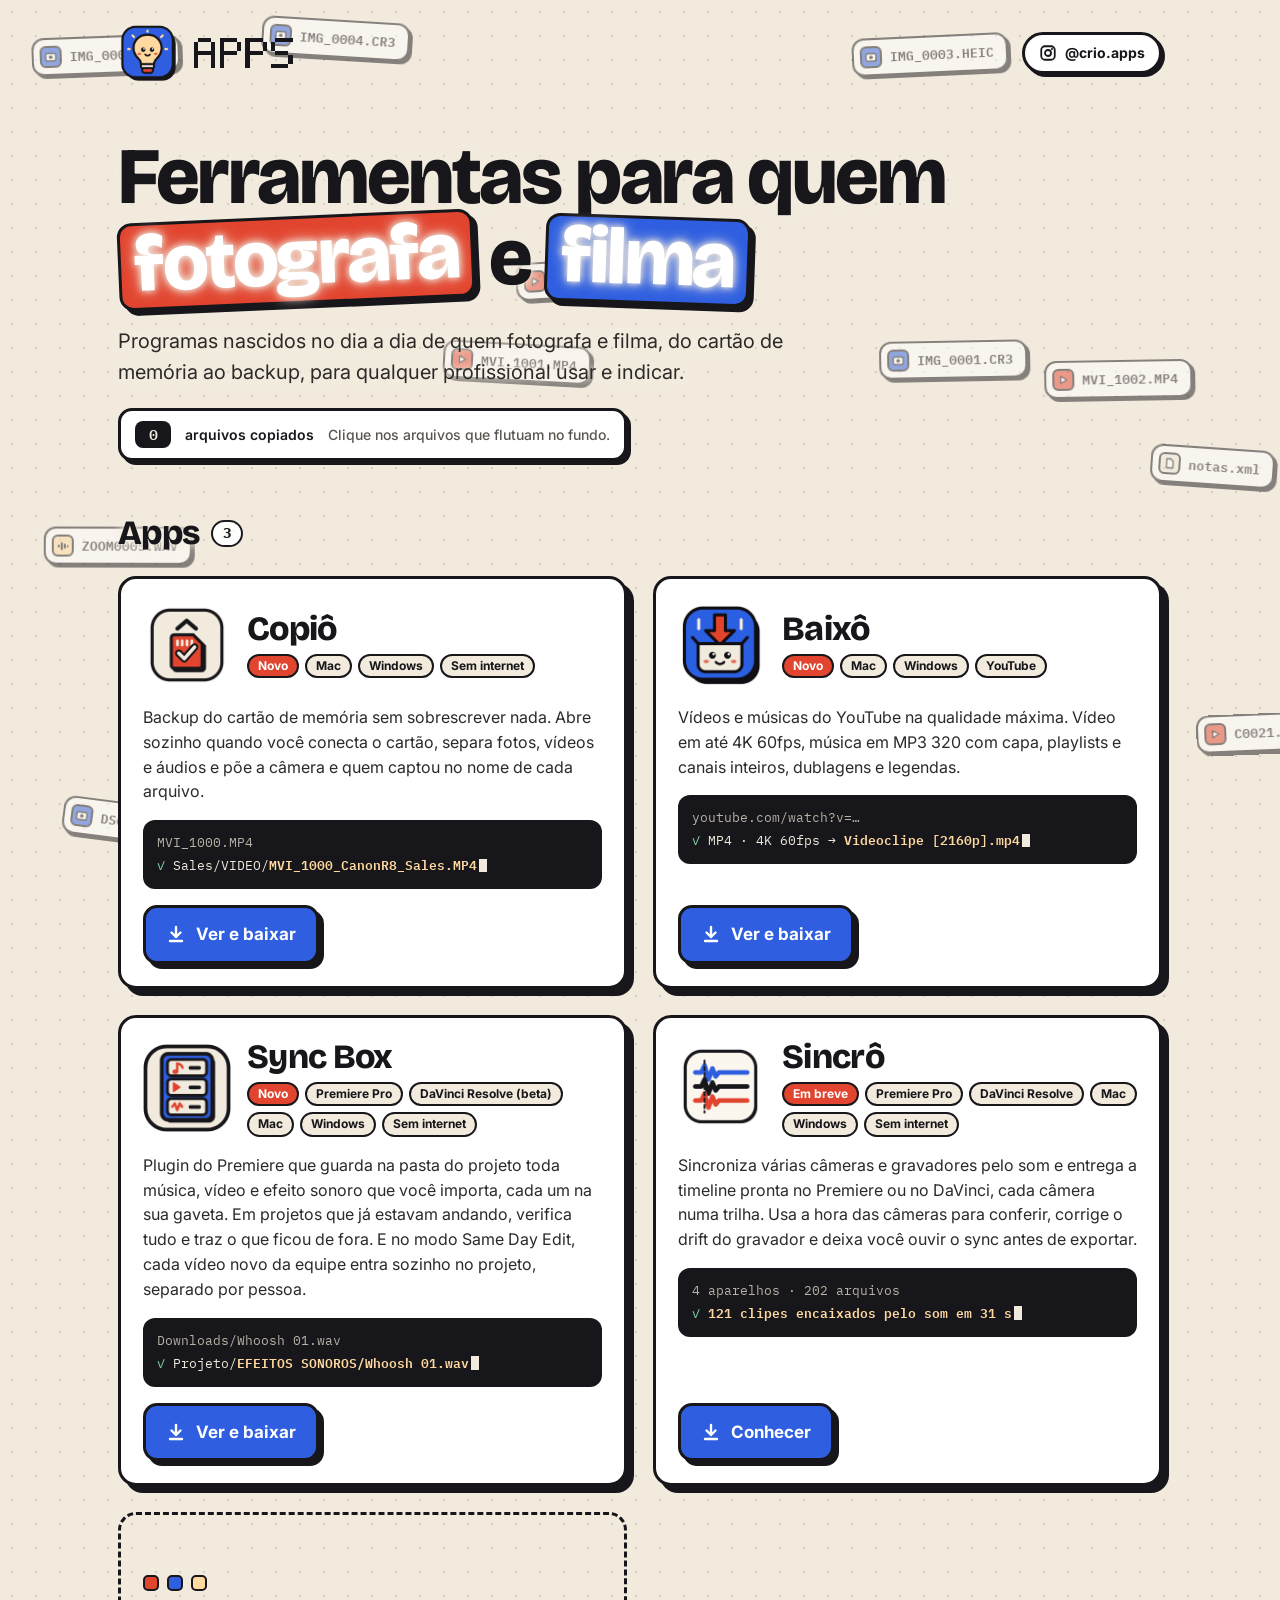
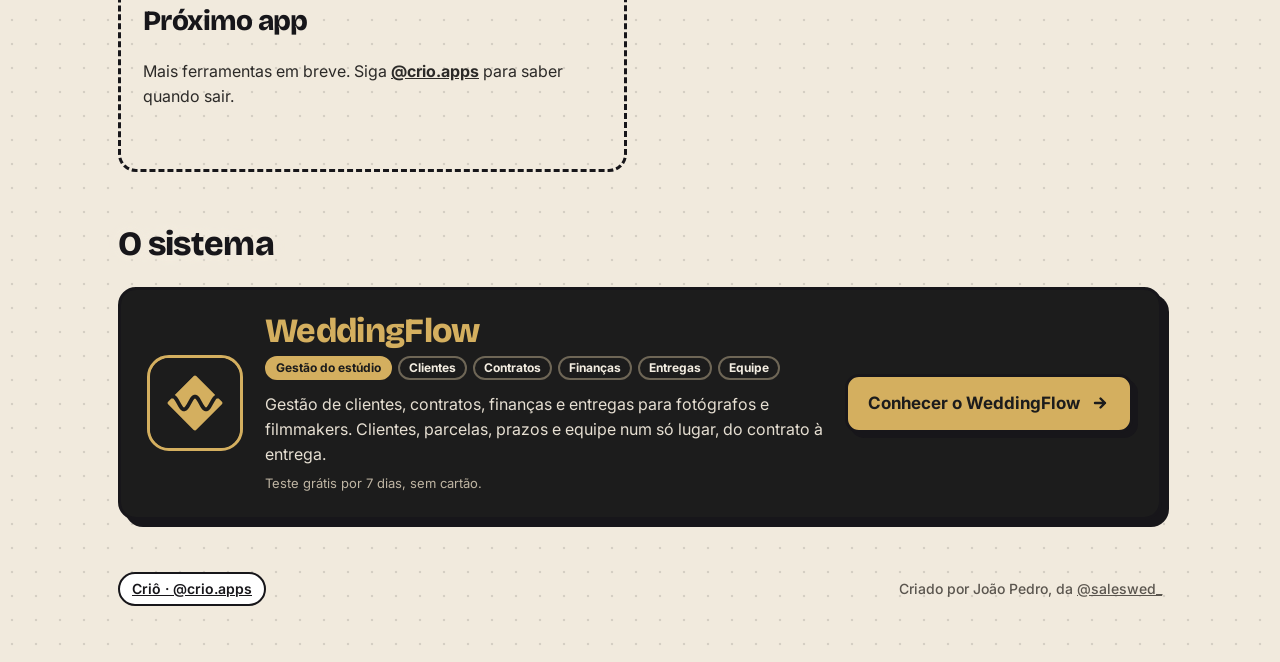
==== commit e4977321: "Sincrô: página (em breve disponível para download) e card na página inicial" ====
--- a/index.html
+++ b/index.html
@@ -4,13 +4,13 @@
 <meta charset="utf-8">
 <meta name="viewport" content="width=device-width, initial-scale=1, viewport-fit=cover">
 <title>Criô · Apps para quem fotografa e filma</title>
-<meta name="description" content="Ferramentas para quem fotografa e filma: Copiô, Baixô, Sync Box e mais. Siga @crio.apps.">
+<meta name="description" content="Ferramentas para quem fotografa e filma: Copiô, Baixô, Sync Box, Sincrô e mais. Siga @crio.apps.">
 <meta property="og:type" content="website">
 <meta property="og:site_name" content="Criô · Apps">
 <meta property="og:locale" content="pt_BR">
 <meta property="og:url" content="https://apps.weddingflow.com.br/">
 <meta property="og:title" content="Criô · Apps para quem fotografa e filma">
-<meta property="og:description" content="Ferramentas para quem fotografa e filma: Copiô (backup de cartão de memória), Baixô (vídeos e músicas do YouTube), Sync Box (plugin do Premiere que organiza a mídia do projeto) e o sistema WeddingFlow.">
+<meta property="og:description" content="Ferramentas para quem fotografa e filma: Copiô (backup de cartão de memória), Baixô (vídeos e músicas do YouTube), Sync Box (plugin do Premiere que organiza a mídia do projeto), Sincrô (sincroniza câmeras e gravadores pelo som) e o sistema WeddingFlow.">
 <meta property="og:image" content="https://apps.weddingflow.com.br/img/compartilhar-hub.jpg">
 <meta property="og:image:secure_url" content="https://apps.weddingflow.com.br/img/compartilhar-hub.jpg">
 <meta property="og:image:type" content="image/jpeg">
@@ -250,6 +250,25 @@
         </a>
       </article>
 
+      <article class="card app">
+        <div class="head">
+          <img class="icon" src="img/sincro-180.png" alt="">
+          <div>
+            <h3>Sincrô</h3>
+            <div class="tags"><span class="tag new">Em breve</span><span class="tag">Premiere Pro</span><span class="tag">DaVinci Resolve</span><span class="tag">Mac</span><span class="tag">Windows</span><span class="tag">Sem internet</span></div>
+          </div>
+        </div>
+        <p>Sincroniza várias câmeras e gravadores pelo som e entrega a timeline pronta no Premiere ou no DaVinci, cada câmera numa trilha. Usa a hora das câmeras para conferir, corrige o drift do gravador e deixa você ouvir o sync antes de exportar.</p>
+        <div class="term" aria-label="Exemplo do Sincrô">
+          <span class="a">4 aparelhos · 202 arquivos</span><br>
+          <span class="ok">✓</span> <span class="b">121 clipes encaixados pelo som em 31 s</span><span class="caret"></span>
+        </div>
+        <a class="btn" href="sincro/">
+          <svg viewBox="0 0 20 20" aria-hidden="true"><path d="M10 3v10m0 0l-4.5-4.5M10 13l4.5-4.5M4 17h12" fill="none" stroke="currentColor" stroke-width="2.4" stroke-linecap="round" stroke-linejoin="round"/></svg>
+          Conhecer
+        </a>
+      </article>
+
       <article class="card soon" aria-label="Próximos apps">
         <div class="dots" aria-hidden="true"><span></span><span></span><span></span></div>
         <h3>Próximo app</h3>
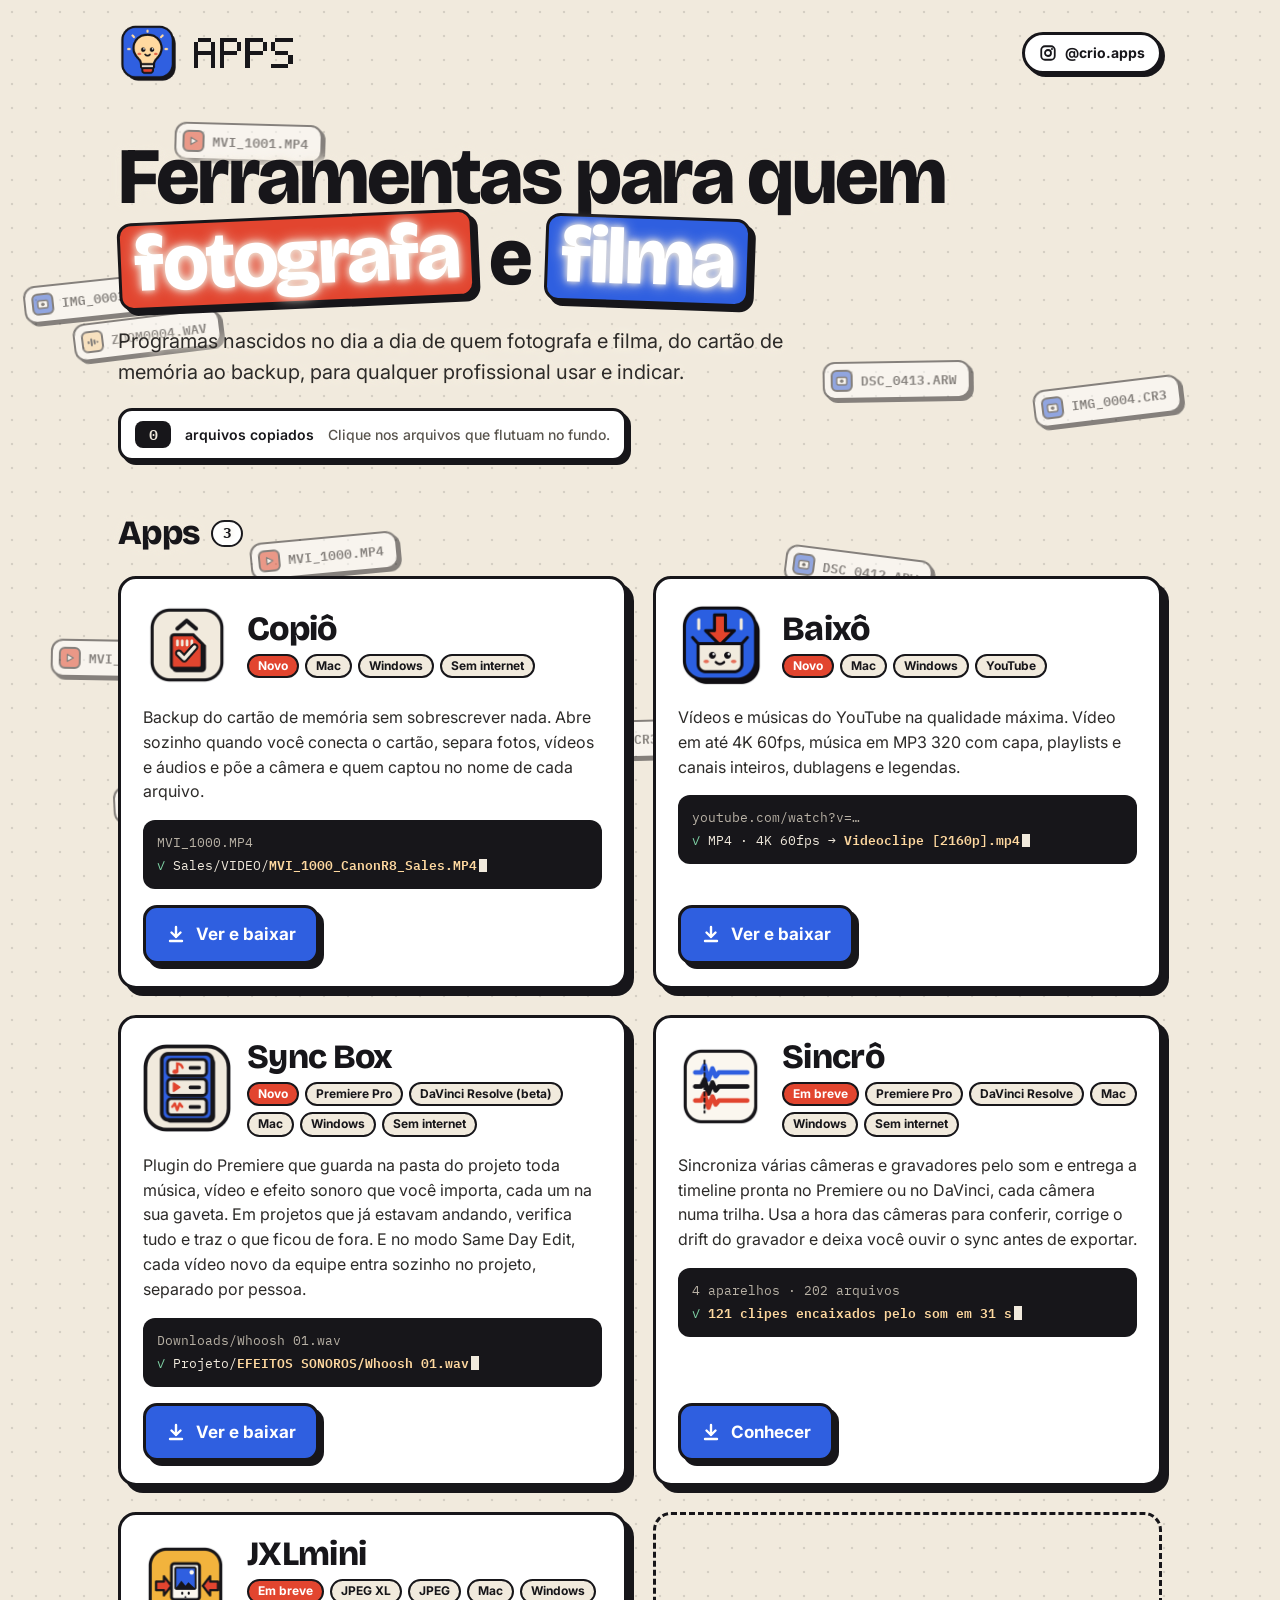
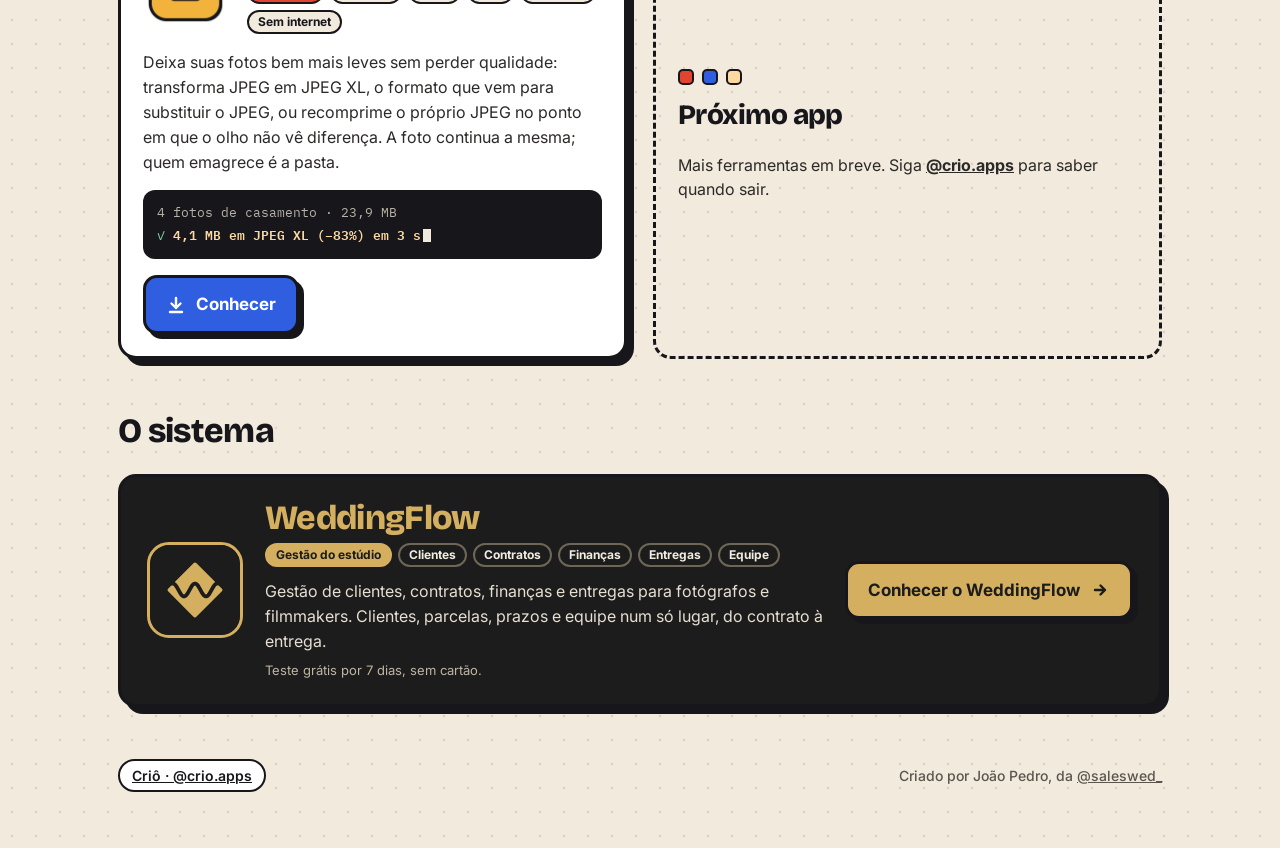
==== commit 40f70331: "JXLmini: página (em breve, sem download) e card na página inicial Co-Authored-By: Claude Opus 5.5 <n" ====
--- a/index.html
+++ b/index.html
@@ -10,7 +10,7 @@
 <meta property="og:locale" content="pt_BR">
 <meta property="og:url" content="https://apps.weddingflow.com.br/">
 <meta property="og:title" content="Criô · Apps para quem fotografa e filma">
-<meta property="og:description" content="Ferramentas para quem fotografa e filma: Copiô (backup de cartão de memória), Baixô (vídeos e músicas do YouTube), Sync Box (plugin do Premiere que organiza a mídia do projeto), Sincrô (sincroniza câmeras e gravadores pelo som) e o sistema WeddingFlow.">
+<meta property="og:description" content="Ferramentas para quem fotografa e filma: Copiô (backup de cartão de memória), Baixô (vídeos e músicas do YouTube), Sync Box (plugin do Premiere que organiza a mídia do projeto), Sincrô (sincroniza câmeras e gravadores pelo som), JXLmini (fotos bem mais leves em JPEG XL ou JPEG) e o sistema WeddingFlow.">
 <meta property="og:image" content="https://apps.weddingflow.com.br/img/compartilhar-hub.jpg">
 <meta property="og:image:secure_url" content="https://apps.weddingflow.com.br/img/compartilhar-hub.jpg">
 <meta property="og:image:type" content="image/jpeg">
@@ -269,6 +269,25 @@
         </a>
       </article>
 
+      <article class="card app">
+        <div class="head">
+          <img class="icon" src="img/jxlmini-180.png" alt="">
+          <div>
+            <h3>JXLmini</h3>
+            <div class="tags"><span class="tag new">Em breve</span><span class="tag">JPEG XL</span><span class="tag">JPEG</span><span class="tag">Mac</span><span class="tag">Windows</span><span class="tag">Sem internet</span></div>
+          </div>
+        </div>
+        <p>Deixa suas fotos bem mais leves sem perder qualidade: transforma JPEG em JPEG XL, o formato que vem para substituir o JPEG, ou recomprime o próprio JPEG no ponto em que o olho não vê diferença. A foto continua a mesma; quem emagrece é a pasta.</p>
+        <div class="term" aria-label="Exemplo do JXLmini">
+          <span class="a">4 fotos de casamento · 23,9 MB</span><br>
+          <span class="ok">✓</span> <span class="b">4,1 MB em JPEG XL (−83%) em 3 s</span><span class="caret"></span>
+        </div>
+        <a class="btn" href="jxlmini/">
+          <svg viewBox="0 0 20 20" aria-hidden="true"><path d="M10 3v10m0 0l-4.5-4.5M10 13l4.5-4.5M4 17h12" fill="none" stroke="currentColor" stroke-width="2.4" stroke-linecap="round" stroke-linejoin="round"/></svg>
+          Conhecer
+        </a>
+      </article>
+
       <article class="card soon" aria-label="Próximos apps">
         <div class="dots" aria-hidden="true"><span></span><span></span><span></span></div>
         <h3>Próximo app</h3>
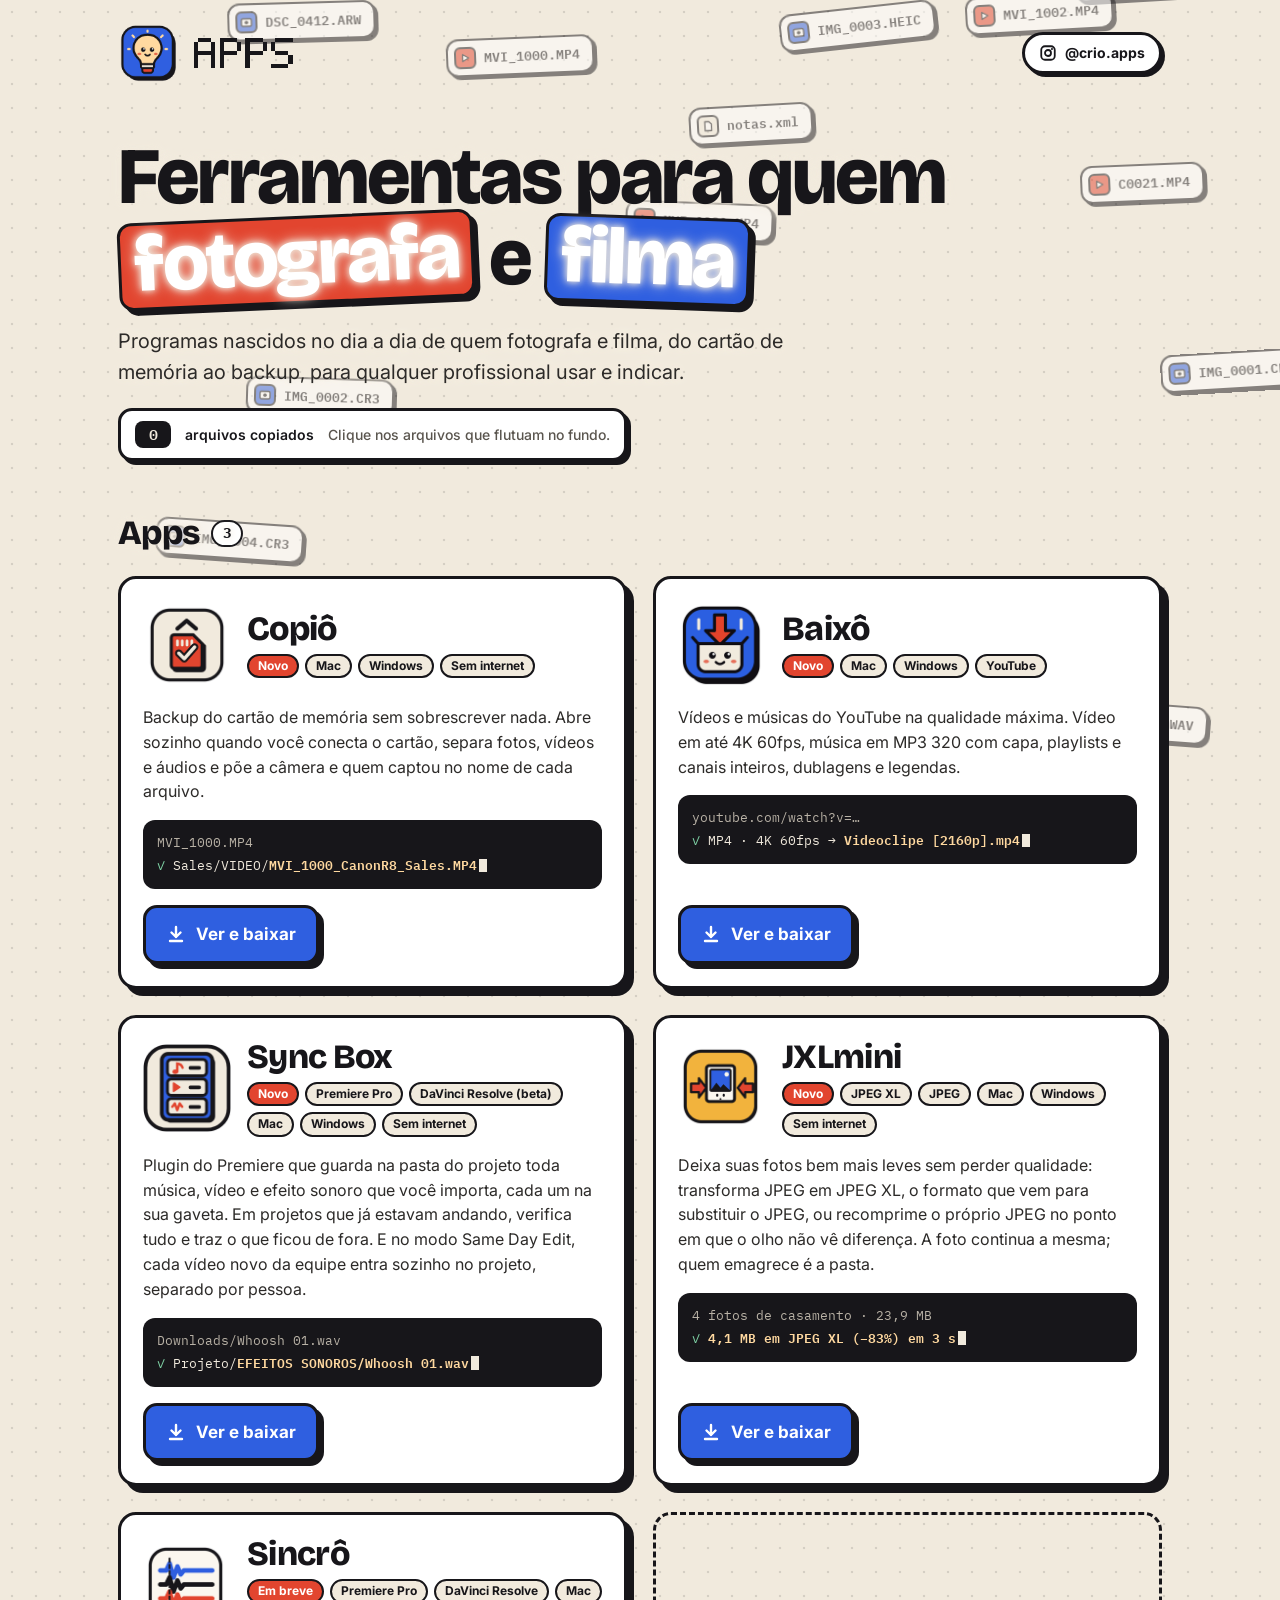
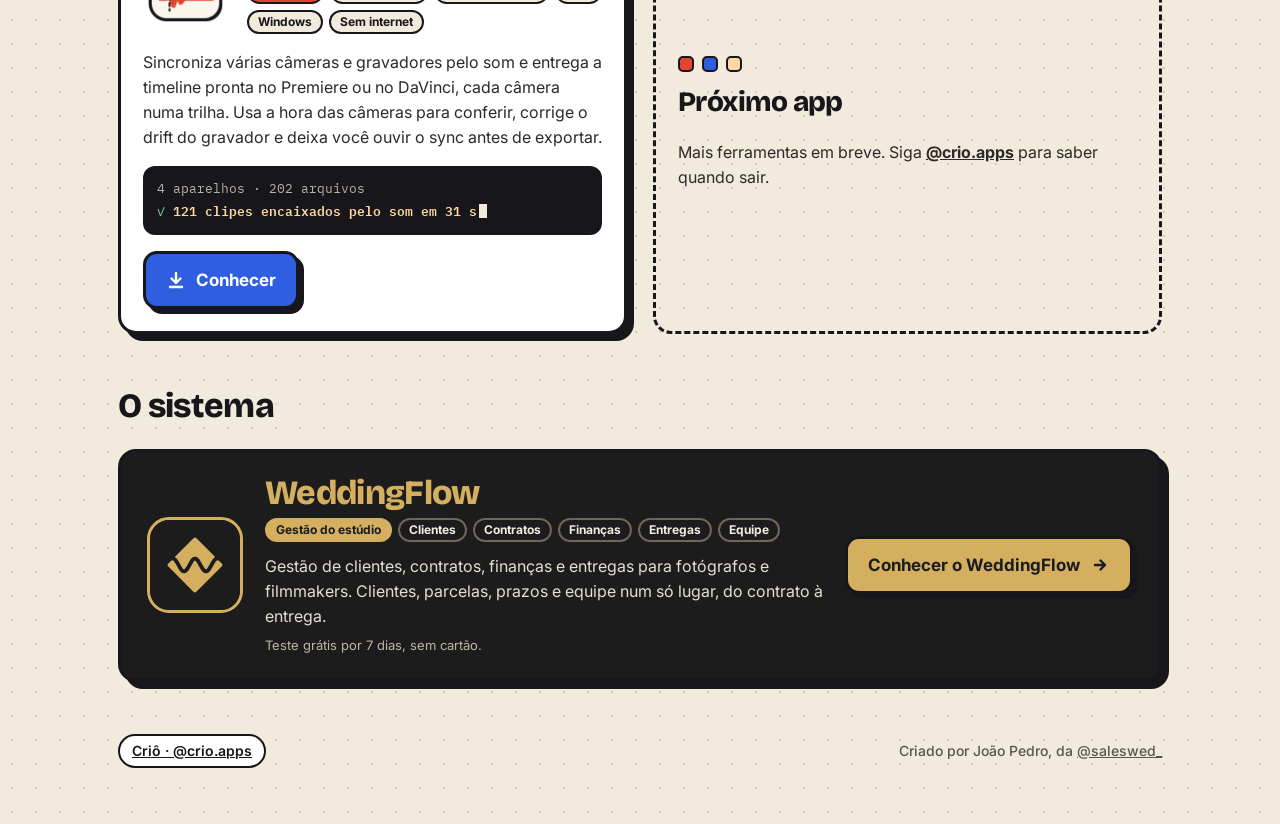
==== commit fa32d7d5: "JXLmini 1.0: download liberado (Mac e Windows) e card antes do Sincrô Co-Authored-By: Claude Opus 5." ====
--- a/index.html
+++ b/index.html
@@ -252,6 +252,25 @@
 
       <article class="card app">
         <div class="head">
+          <img class="icon" src="img/jxlmini-180.png" alt="">
+          <div>
+            <h3>JXLmini</h3>
+            <div class="tags"><span class="tag new">Novo</span><span class="tag">JPEG XL</span><span class="tag">JPEG</span><span class="tag">Mac</span><span class="tag">Windows</span><span class="tag">Sem internet</span></div>
+          </div>
+        </div>
+        <p>Deixa suas fotos bem mais leves sem perder qualidade: transforma JPEG em JPEG XL, o formato que vem para substituir o JPEG, ou recomprime o próprio JPEG no ponto em que o olho não vê diferença. A foto continua a mesma; quem emagrece é a pasta.</p>
+        <div class="term" aria-label="Exemplo do JXLmini">
+          <span class="a">4 fotos de casamento · 23,9 MB</span><br>
+          <span class="ok">✓</span> <span class="b">4,1 MB em JPEG XL (−83%) em 3 s</span><span class="caret"></span>
+        </div>
+        <a class="btn" href="jxlmini/">
+          <svg viewBox="0 0 20 20" aria-hidden="true"><path d="M10 3v10m0 0l-4.5-4.5M10 13l4.5-4.5M4 17h12" fill="none" stroke="currentColor" stroke-width="2.4" stroke-linecap="round" stroke-linejoin="round"/></svg>
+          Ver e baixar
+        </a>
+      </article>
+
+      <article class="card app">
+        <div class="head">
           <img class="icon" src="img/sincro-180.png" alt="">
           <div>
             <h3>Sincrô</h3>
@@ -264,25 +283,6 @@
           <span class="ok">✓</span> <span class="b">121 clipes encaixados pelo som em 31 s</span><span class="caret"></span>
         </div>
         <a class="btn" href="sincro/">
-          <svg viewBox="0 0 20 20" aria-hidden="true"><path d="M10 3v10m0 0l-4.5-4.5M10 13l4.5-4.5M4 17h12" fill="none" stroke="currentColor" stroke-width="2.4" stroke-linecap="round" stroke-linejoin="round"/></svg>
-          Conhecer
-        </a>
-      </article>
-
-      <article class="card app">
-        <div class="head">
-          <img class="icon" src="img/jxlmini-180.png" alt="">
-          <div>
-            <h3>JXLmini</h3>
-            <div class="tags"><span class="tag new">Em breve</span><span class="tag">JPEG XL</span><span class="tag">JPEG</span><span class="tag">Mac</span><span class="tag">Windows</span><span class="tag">Sem internet</span></div>
-          </div>
-        </div>
-        <p>Deixa suas fotos bem mais leves sem perder qualidade: transforma JPEG em JPEG XL, o formato que vem para substituir o JPEG, ou recomprime o próprio JPEG no ponto em que o olho não vê diferença. A foto continua a mesma; quem emagrece é a pasta.</p>
-        <div class="term" aria-label="Exemplo do JXLmini">
-          <span class="a">4 fotos de casamento · 23,9 MB</span><br>
-          <span class="ok">✓</span> <span class="b">4,1 MB em JPEG XL (−83%) em 3 s</span><span class="caret"></span>
-        </div>
-        <a class="btn" href="jxlmini/">
           <svg viewBox="0 0 20 20" aria-hidden="true"><path d="M10 3v10m0 0l-4.5-4.5M10 13l4.5-4.5M4 17h12" fill="none" stroke="currentColor" stroke-width="2.4" stroke-linecap="round" stroke-linejoin="round"/></svg>
           Conhecer
         </a>
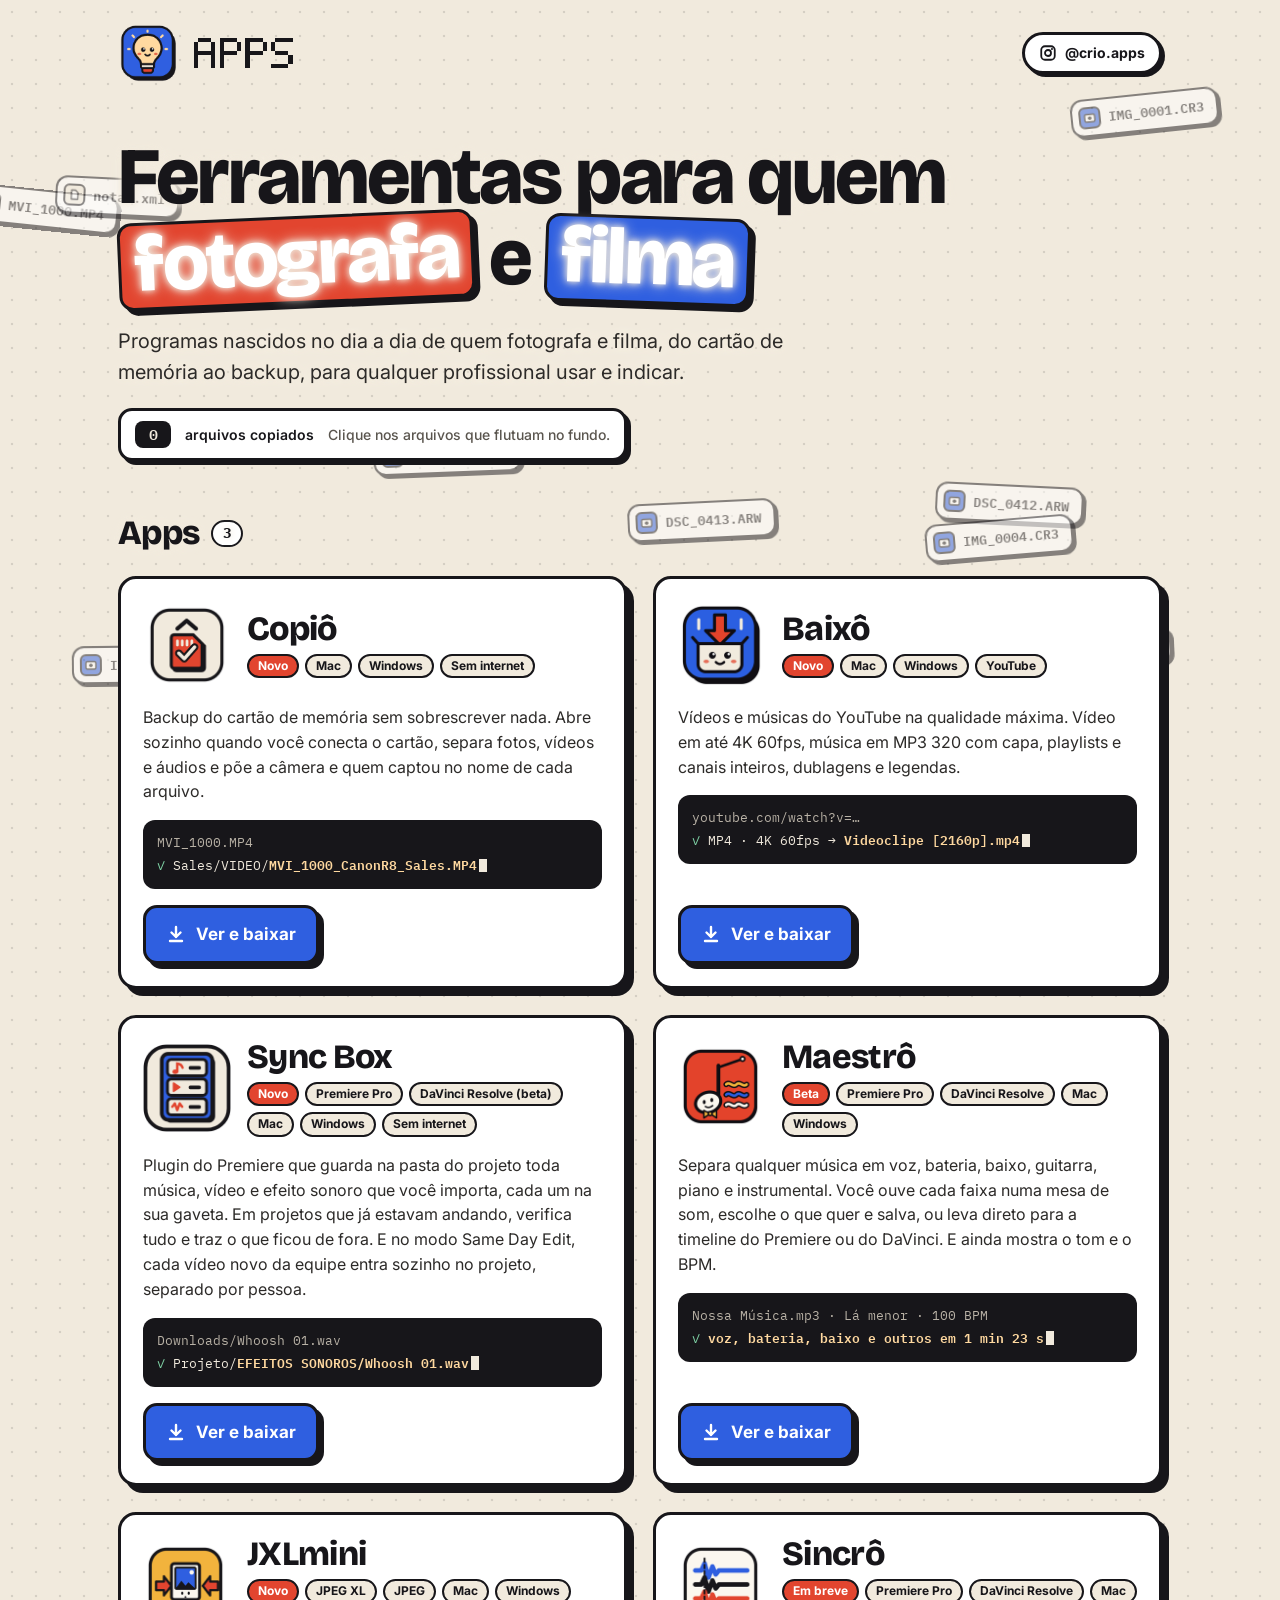
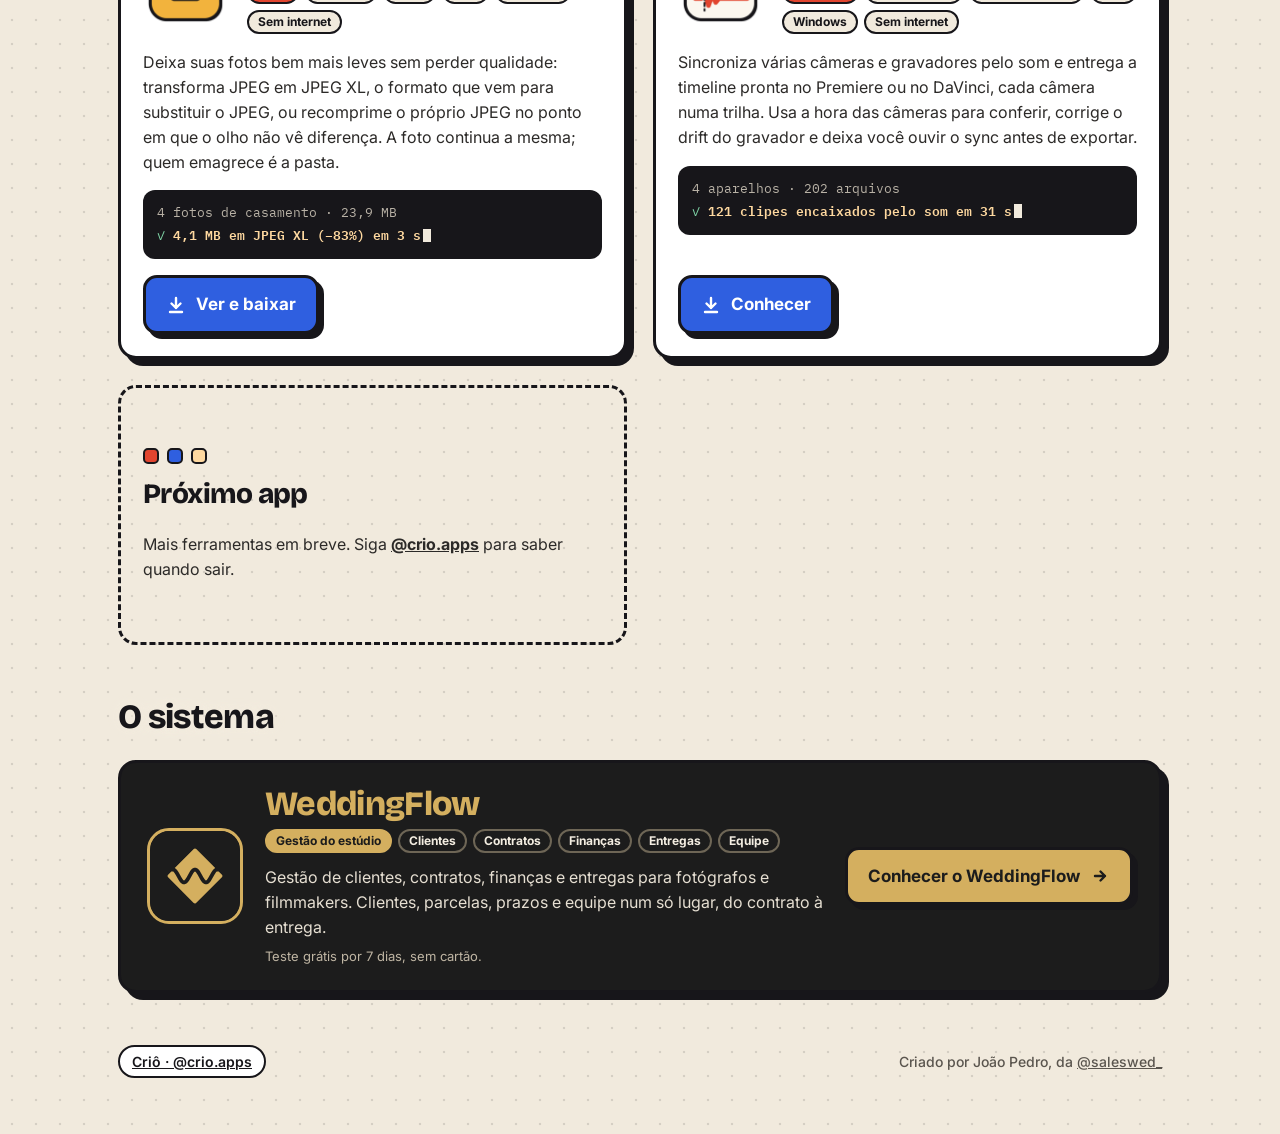
==== commit 5738bbc1: "Maestrô 2.0 beta: página com download (Mac, Windows e só plugin) e card na página inicial Co-Authore" ====
--- a/index.html
+++ b/index.html
@@ -4,13 +4,13 @@
 <meta charset="utf-8">
 <meta name="viewport" content="width=device-width, initial-scale=1, viewport-fit=cover">
 <title>Criô · Apps para quem fotografa e filma</title>
-<meta name="description" content="Ferramentas para quem fotografa e filma: Copiô, Baixô, Sync Box, Sincrô e mais. Siga @crio.apps.">
+<meta name="description" content="Ferramentas para quem fotografa e filma: Copiô, Baixô, Sync Box, Sincrô, JXLmini, Maestrô e mais. Siga @crio.apps.">
 <meta property="og:type" content="website">
 <meta property="og:site_name" content="Criô · Apps">
 <meta property="og:locale" content="pt_BR">
 <meta property="og:url" content="https://apps.weddingflow.com.br/">
 <meta property="og:title" content="Criô · Apps para quem fotografa e filma">
-<meta property="og:description" content="Ferramentas para quem fotografa e filma: Copiô (backup de cartão de memória), Baixô (vídeos e músicas do YouTube), Sync Box (plugin do Premiere que organiza a mídia do projeto), Sincrô (sincroniza câmeras e gravadores pelo som), JXLmini (fotos bem mais leves em JPEG XL ou JPEG) e o sistema WeddingFlow.">
+<meta property="og:description" content="Ferramentas para quem fotografa e filma: Copiô (backup de cartão de memória), Baixô (vídeos e músicas do YouTube), Sync Box (plugin do Premiere que organiza a mídia do projeto), Sincrô (sincroniza câmeras e gravadores pelo som), JXLmini (fotos bem mais leves em JPEG XL ou JPEG), Maestrô (separa voz, bateria, baixo e instrumentos de qualquer música) e o sistema WeddingFlow.">
 <meta property="og:image" content="https://apps.weddingflow.com.br/img/compartilhar-hub.jpg">
 <meta property="og:image:secure_url" content="https://apps.weddingflow.com.br/img/compartilhar-hub.jpg">
 <meta property="og:image:type" content="image/jpeg">
@@ -252,6 +252,25 @@
 
       <article class="card app">
         <div class="head">
+          <img class="icon" src="img/maestro-180.png" alt="">
+          <div>
+            <h3>Maestrô</h3>
+            <div class="tags"><span class="tag new">Beta</span><span class="tag">Premiere Pro</span><span class="tag">DaVinci Resolve</span><span class="tag">Mac</span><span class="tag">Windows</span></div>
+          </div>
+        </div>
+        <p>Separa qualquer música em voz, bateria, baixo, guitarra, piano e instrumental. Você ouve cada faixa numa mesa de som, escolhe o que quer e salva, ou leva direto para a timeline do Premiere ou do DaVinci. E ainda mostra o tom e o BPM.</p>
+        <div class="term" aria-label="Exemplo do Maestrô">
+          <span class="a">Nossa Música.mp3 · Lá menor · 100 BPM</span><br>
+          <span class="ok">✓</span> <span class="b">voz, bateria, baixo e outros em 1 min 23 s</span><span class="caret"></span>
+        </div>
+        <a class="btn" href="maestro/">
+          <svg viewBox="0 0 20 20" aria-hidden="true"><path d="M10 3v10m0 0l-4.5-4.5M10 13l4.5-4.5M4 17h12" fill="none" stroke="currentColor" stroke-width="2.4" stroke-linecap="round" stroke-linejoin="round"/></svg>
+          Ver e baixar
+        </a>
+      </article>
+
+      <article class="card app">
+        <div class="head">
           <img class="icon" src="img/jxlmini-180.png" alt="">
           <div>
             <h3>JXLmini</h3>
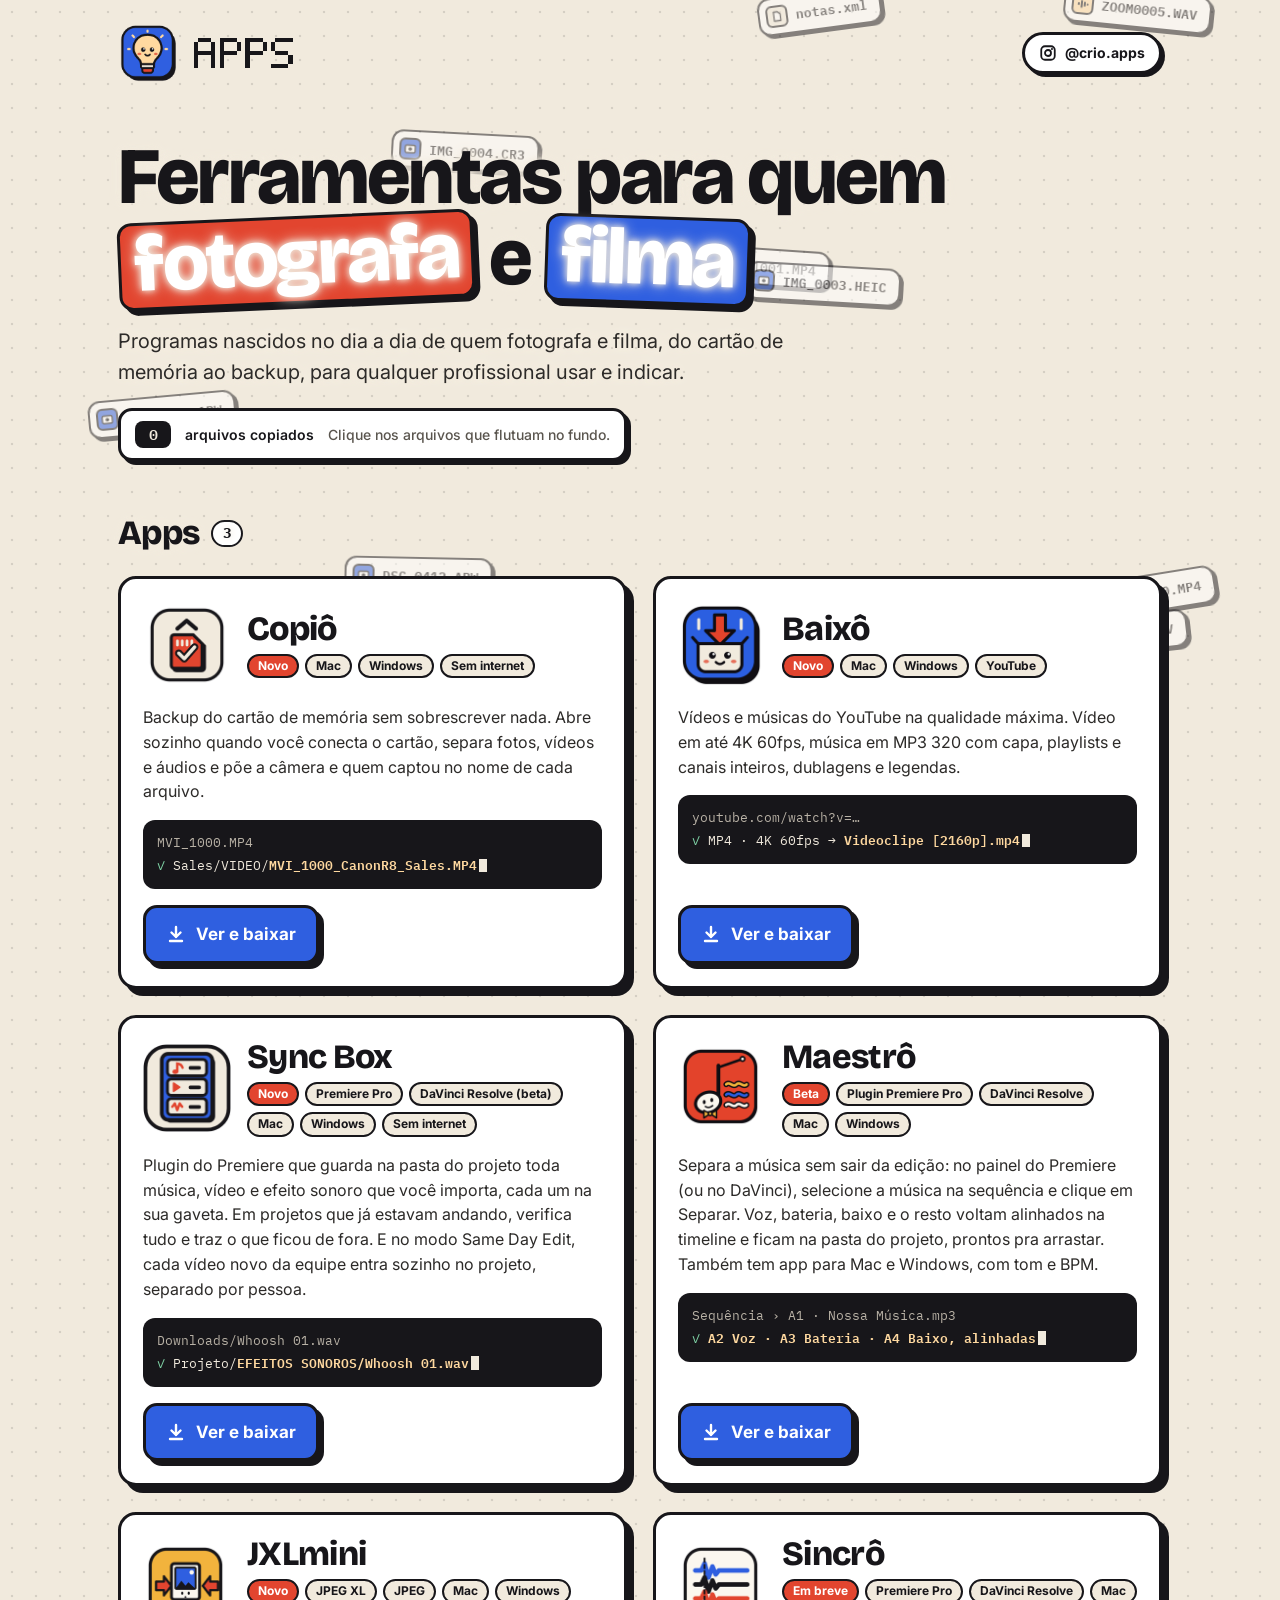
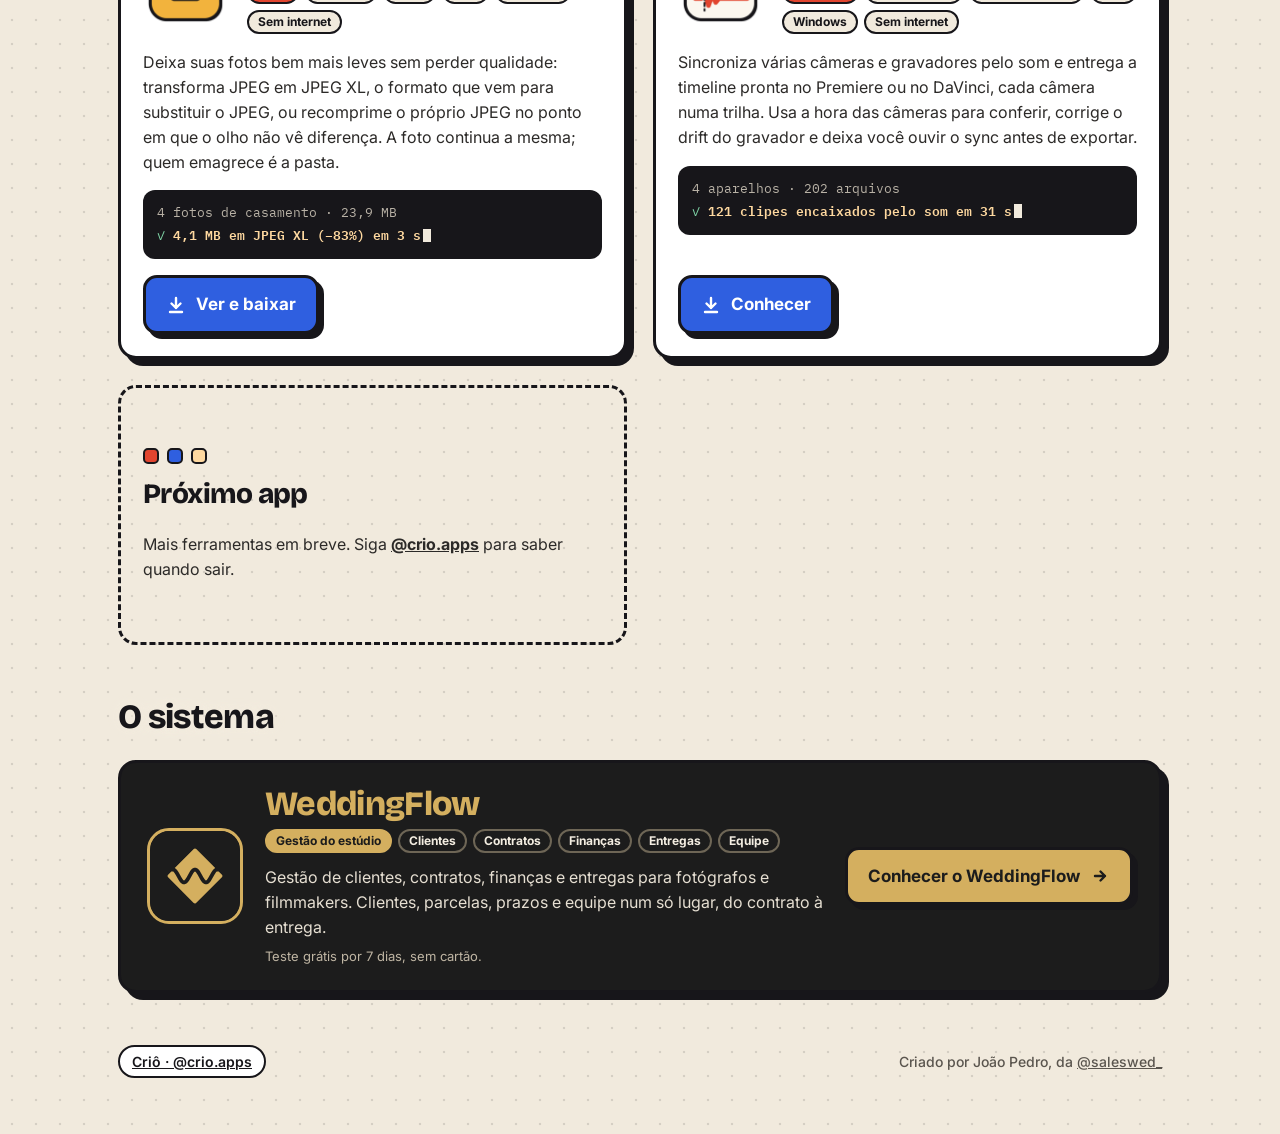
==== commit 070374e7: "Maestrô: seção do plugin (Premiere/DaVinci) com animação e destaque no card da home Co-Authored-By: " ====
--- a/index.html
+++ b/index.html
@@ -255,13 +255,13 @@
           <img class="icon" src="img/maestro-180.png" alt="">
           <div>
             <h3>Maestrô</h3>
-            <div class="tags"><span class="tag new">Beta</span><span class="tag">Premiere Pro</span><span class="tag">DaVinci Resolve</span><span class="tag">Mac</span><span class="tag">Windows</span></div>
-          </div>
-        </div>
-        <p>Separa qualquer música em voz, bateria, baixo, guitarra, piano e instrumental. Você ouve cada faixa numa mesa de som, escolhe o que quer e salva, ou leva direto para a timeline do Premiere ou do DaVinci. E ainda mostra o tom e o BPM.</p>
-        <div class="term" aria-label="Exemplo do Maestrô">
-          <span class="a">Nossa Música.mp3 · Lá menor · 100 BPM</span><br>
-          <span class="ok">✓</span> <span class="b">voz, bateria, baixo e outros em 1 min 23 s</span><span class="caret"></span>
+            <div class="tags"><span class="tag new">Beta</span><span class="tag">Plugin Premiere Pro</span><span class="tag">DaVinci Resolve</span><span class="tag">Mac</span><span class="tag">Windows</span></div>
+          </div>
+        </div>
+        <p>Separa a música sem sair da edição: no painel do Premiere (ou no DaVinci), selecione a música na sequência e clique em Separar. Voz, bateria, baixo e o resto voltam alinhados na timeline e ficam na pasta do projeto, prontos pra arrastar. Também tem app para Mac e Windows, com tom e BPM.</p>
+        <div class="term" aria-label="Exemplo do Maestrô no Premiere">
+          <span class="a">Sequência › A1 · Nossa Música.mp3</span><br>
+          <span class="ok">✓</span> <span class="b">A2 Voz · A3 Bateria · A4 Baixo, alinhadas</span><span class="caret"></span>
         </div>
         <a class="btn" href="maestro/">
           <svg viewBox="0 0 20 20" aria-hidden="true"><path d="M10 3v10m0 0l-4.5-4.5M10 13l4.5-4.5M4 17h12" fill="none" stroke="currentColor" stroke-width="2.4" stroke-linecap="round" stroke-linejoin="round"/></svg>
